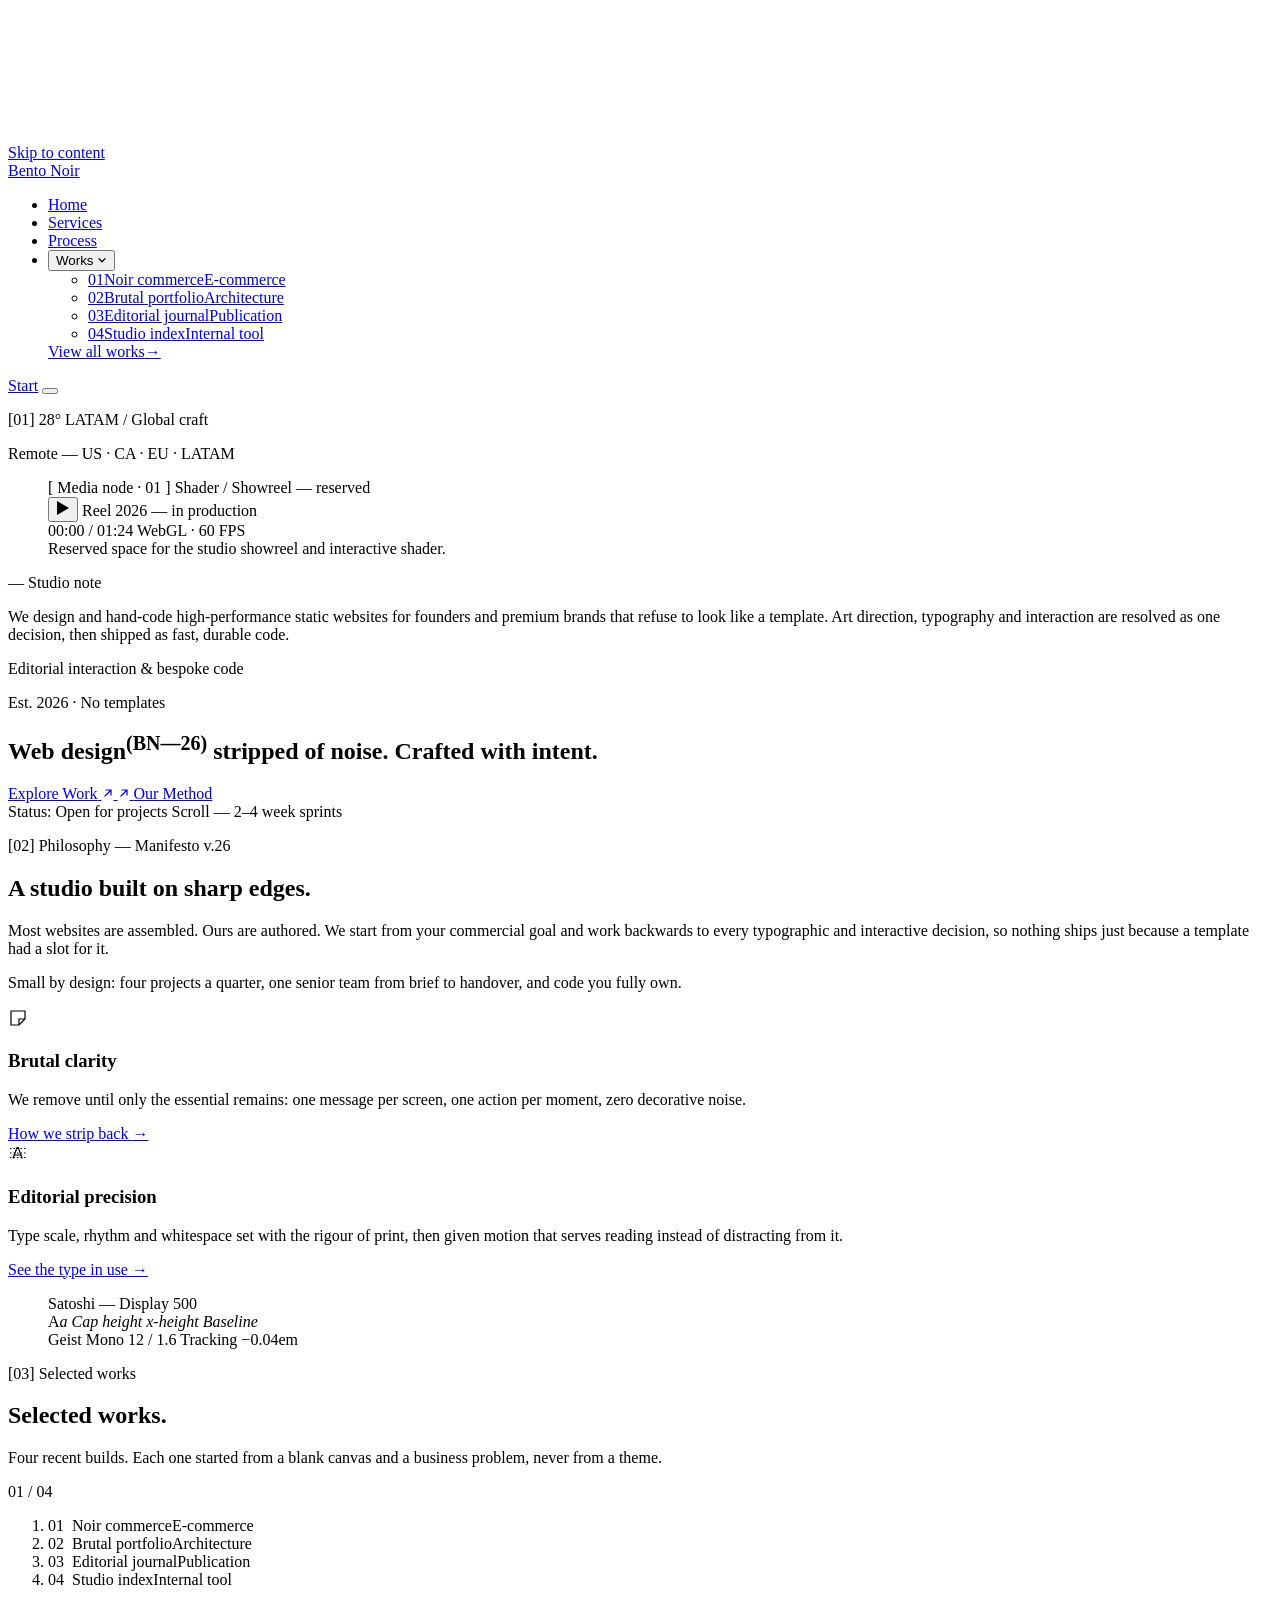
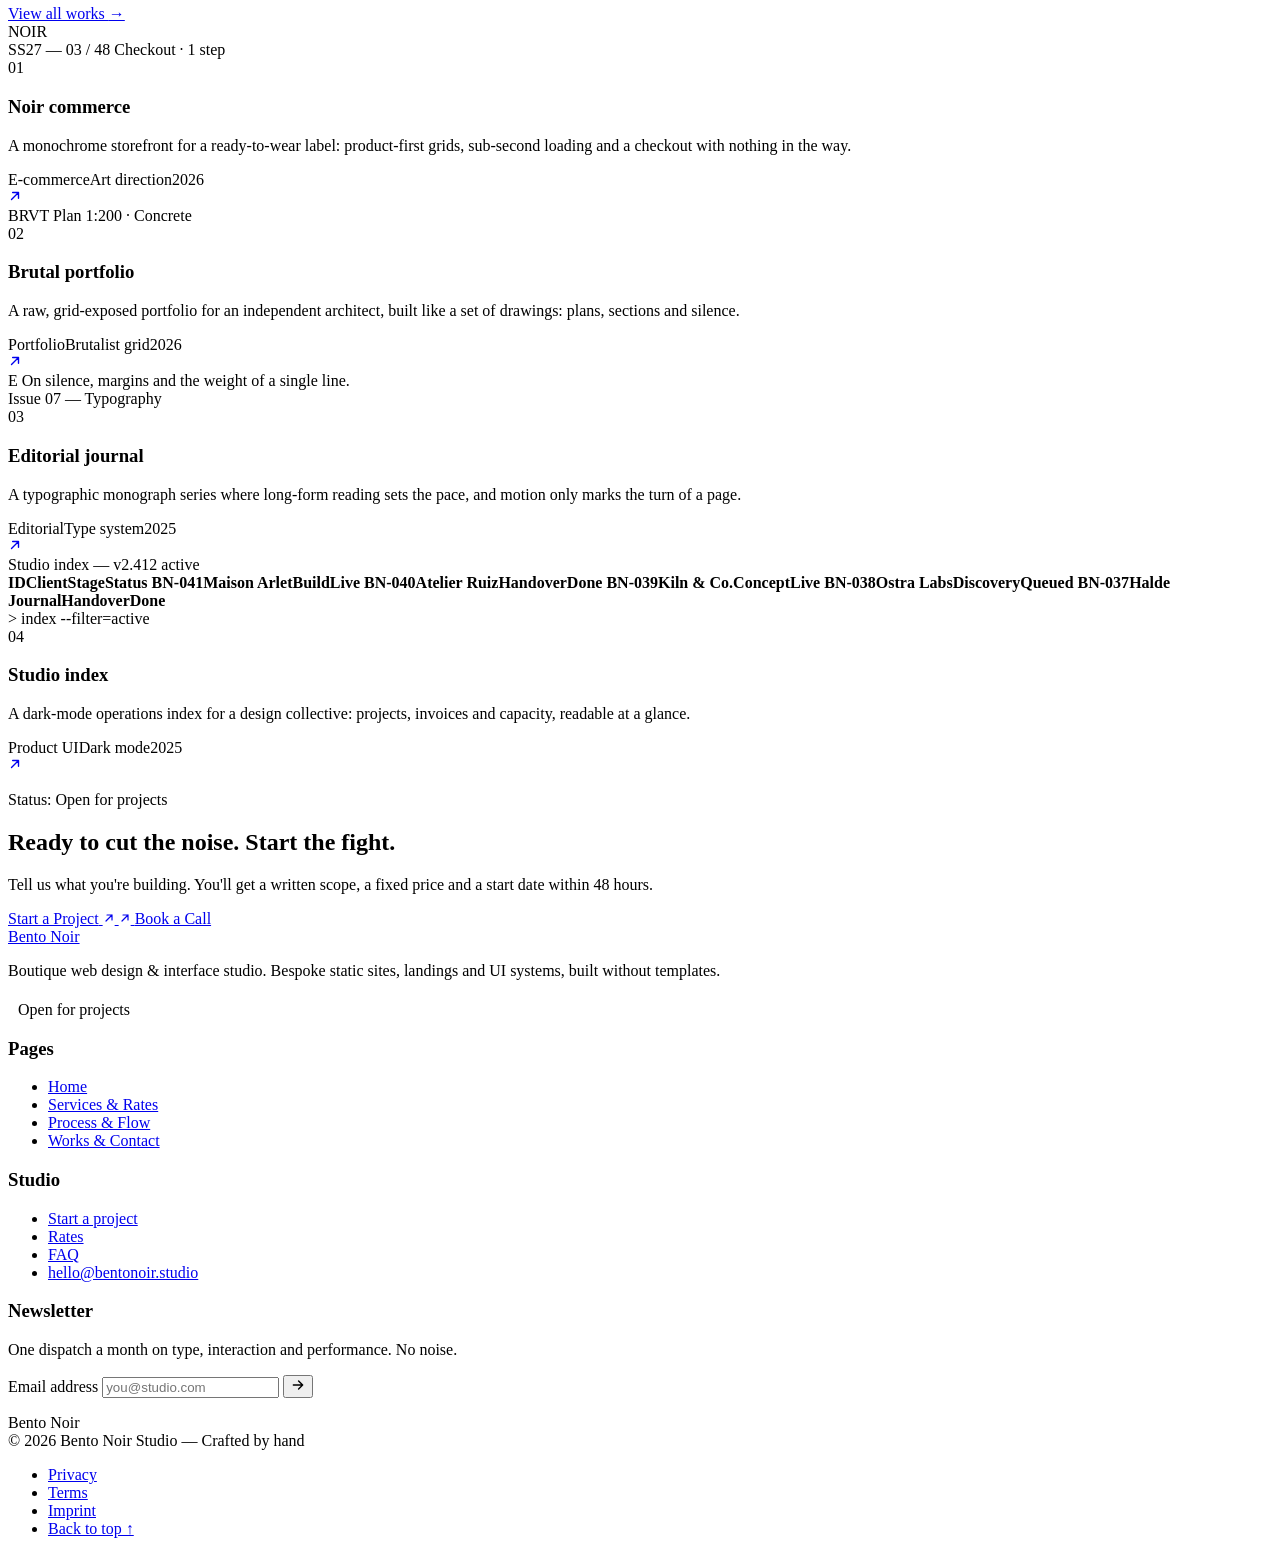
==== index.html @ 6e168e31 "Add files via upload" ====
<!doctype html>
<html lang="en" class="no-js">
<head>
  <meta charset="utf-8">
  <meta name="viewport" content="width=device-width, initial-scale=1">
  <title>Bento Noir — Bespoke Web Design Studio</title>
  <meta name="description" content="Bento Noir is a boutique web design studio crafting high-performance static websites, landings and UI systems. No templates.">
  <meta name="theme-color" content="#161817">

  <link rel="preconnect" href="https://api.fontshare.com" crossorigin>
  <link rel="preconnect" href="https://fonts.googleapis.com">
  <link rel="preconnect" href="https://fonts.gstatic.com" crossorigin>
  <link rel="stylesheet" href="https://api.fontshare.com/v2/css?f[]=satoshi@400,500,700&display=swap">
  <link rel="stylesheet" href="https://fonts.googleapis.com/css2?family=Geist+Mono:wght@400;500&display=swap">
  <link rel="stylesheet" href="assets/css/styles.css">

  <script>document.documentElement.classList.replace('no-js', 'js');</script>
  <script src="assets/js/main.js" defer></script>
  <script src="assets/js/home.js" defer></script>
</head>

<body id="top">
  <a class="skip-link" href="#main">Skip to content</a>
  <canvas id="canvas-cursor" aria-hidden="true"></canvas>

  <!-- ===================== HEADER (shared) ===================== -->
  <header class="site-header">
    <nav class="nav" data-glow data-tone="dark" aria-label="Primary">
      <a class="nav__brand" href="index.html" aria-label="Bento Noir — home">
        <span class="brand-mark" aria-hidden="true"><i></i><i></i><i></i><i></i></span>
        <span>Bento Noir</span>
      </a>

      <ul class="nav__links" id="nav-links">
        <li><a href="index.html" aria-current="page">Home</a></li>
        <li><a href="services.html">Services</a></li>
        <li><a href="process.html">Process</a></li>
        <li class="has-dropdown">
          <button class="nav__trigger" type="button" aria-expanded="false" aria-controls="works-menu">
            Works
            <svg class="chevron" width="10" height="10" viewBox="0 0 10 10" fill="none" aria-hidden="true"><path d="M2 3.75L5 6.75L8 3.75" stroke="currentColor" stroke-width="1.2" stroke-linecap="round" stroke-linejoin="round"/></svg>
          </button>
          <div class="dropdown" id="works-menu">
            <ul>
              <li><a href="works.html#noir-commerce"><span class="d-idx">01</span><span class="d-name">Noir commerce</span><span class="d-meta">E-commerce</span></a></li>
              <li><a href="works.html#brutal-portfolio"><span class="d-idx">02</span><span class="d-name">Brutal portfolio</span><span class="d-meta">Architecture</span></a></li>
              <li><a href="works.html#editorial-journal"><span class="d-idx">03</span><span class="d-name">Editorial journal</span><span class="d-meta">Publication</span></a></li>
              <li><a href="works.html#studio-index"><span class="d-idx">04</span><span class="d-name">Studio index</span><span class="d-meta">Internal tool</span></a></li>
            </ul>
            <a class="dropdown__all" href="works.html"><span>View all works</span><span aria-hidden="true">→</span></a>
          </div>
        </li>
      </ul>

      <a class="nav__cta" href="works.html#start" data-magnetic="0.22">Start</a>
      <button class="nav__toggle" type="button" aria-expanded="false" aria-controls="nav-links" aria-label="Open menu"><span></span><span></span></button>
    </nav>
  </header>

  <main id="main">

    <!-- ===================== 01 · HERO (dark) ===================== -->
    <section class="section hero" data-theme="dark" aria-labelledby="hero-title">
      <div class="wrap">
        <div class="guides" aria-hidden="true"><span></span><span></span><span></span><span></span></div>

        <div class="hero__grid">
          <div class="hero__index" data-reveal style="--d: 500ms">
            <p class="tag"><span class="idx">[01]</span> 28° LATAM / Global craft</p>
            <p class="tag">Remote — US · CA · EU · LATAM</p>
          </div>

          <figure class="hero__media" data-glow data-reveal="expand" style="--d: 150ms">
            <div class="media__stage" data-media-slot>
              <!-- Future: mount a <canvas> shader or <video> showreel here -->
              <div class="media__glow"></div>
              <div class="media__grid"></div>
              <div class="media__spot"></div>
            </div>
            <span class="media__label media__label--tl">[ Media node · 01 ]</span>
            <span class="media__label media__label--tr">Shader / Showreel — reserved</span>
            <div class="media__center">
              <button class="media__play" type="button" aria-label="Play showreel (coming soon)">
                <svg width="14" height="16" viewBox="0 0 14 16" fill="none" aria-hidden="true"><path d="M13 8L1 15V1L13 8Z" fill="currentColor"/></svg>
              </button>
              <span class="media__caption">Reel 2026 — in production</span>
            </div>
            <span class="media__label media__label--bl">00:00 / 01:24</span>
            <span class="media__label media__label--br">WebGL · 60 FPS</span>
            <figcaption class="visually-hidden">Reserved space for the studio showreel and interactive shader.</figcaption>
          </figure>

          <div class="hero__intro" data-reveal style="--d: 650ms">
            <p class="tag"><span class="idx">—</span> Studio note</p>
            <p>We design and hand-code high-performance static websites for founders and premium brands that refuse to look like a template. Art direction, typography and interaction are resolved as one decision, then shipped as fast, durable code.</p>
          </div>

          <div class="hero__vertical" data-reveal style="--d: 800ms">
            <span class="tag">Editorial interaction &amp; bespoke code</span>
          </div>

          <div class="hero__est" data-reveal style="--d: 850ms">
            <p class="tag">Est. 2026 · No templates</p>
          </div>

          <div class="hero__foot">
            <div class="hero__headline">
              <h1 class="display hero__title" id="hero-title" data-lines style="--d: 260ms">
                <span class="line"><span class="line__inner" style="--i:0">Web design<sup aria-hidden="true">(BN—26)</sup></span></span>
                <span class="line"><span class="line__inner" style="--i:1">stripped of noise.</span></span>
                <span class="line"><span class="line__inner" style="--i:2">Crafted with <span class="accent">intent.</span></span></span>
              </h1>

              <div class="hero__actions" data-reveal style="--d: 700ms">
                <a class="btn btn--solid" href="works.html" data-magnetic="0.3">
                  <span class="btn__label">Explore Work</span>
                  <span class="btn__icon" aria-hidden="true">
                    <svg width="12" height="12" viewBox="0 0 12 12" fill="none"><path d="M3 9L9 3M9 3H4M9 3V8" stroke="currentColor" stroke-width="1.2" stroke-linecap="round" stroke-linejoin="round"/></svg>
                    <svg width="12" height="12" viewBox="0 0 12 12" fill="none"><path d="M3 9L9 3M9 3H4M9 3V8" stroke="currentColor" stroke-width="1.2" stroke-linecap="round" stroke-linejoin="round"/></svg>
                  </span>
                </a>
                <a class="btn btn--ghost" href="process.html" data-magnetic="0.3">
                  <span class="btn__label">Our Method</span>
                  <span class="btn__dot" aria-hidden="true"></span>
                </a>
              </div>
            </div>

            <div class="hero__status" data-reveal style="--d: 950ms">
              <span class="status-chip tag">
                <span class="status-dot" data-live aria-hidden="true"></span>
                <span data-studio="status">Status: Open for projects</span>
              </span>
              <span class="tag hero__scroll"><i aria-hidden="true"></i> Scroll — 2–4 week sprints</span>
            </div>
          </div>
        </div>
      </div>
    </section>

    <!-- ===================== 02 · PHILOSOPHY (light sheet) ===================== -->
    <section class="section section--sheet philosophy" id="philosophy" aria-labelledby="philo-title">
      <div class="wrap philosophy__grid">
        <div class="philosophy__copy">
          <p class="tag" data-reveal><span class="idx">[02]</span> Philosophy — Manifesto v.26</p>

          <h2 class="h2" id="philo-title" data-lines>
            <span class="line"><span class="line__inner" style="--i:0">A studio built</span></span>
            <span class="line"><span class="line__inner" style="--i:1">on sharp edges.</span></span>
          </h2>

          <div class="philosophy__manifesto" data-reveal style="--d: 150ms">
            <p>Most websites are assembled. Ours are authored. We start from your commercial goal and work backwards to every typographic and interactive decision, so nothing ships just because a template had a slot for it.</p>
            <p>Small by design: four projects a quarter, one senior team from brief to handover, and code you fully own.</p>
          </div>

          <div class="pillars" data-reveal style="--d: 250ms">
            <article class="pillar">
              <span class="pillar__icon" aria-hidden="true">
                <svg width="20" height="20" viewBox="0 0 20 20" fill="none"><path d="M3 3h14v8l-6 6H3V3Z" stroke="currentColor" stroke-width="1.2"/><path d="M11 17v-6h6" stroke="currentColor" stroke-width="1.2"/></svg>
              </span>
              <h3 class="h4">Brutal clarity</h3>
              <p class="pillar__text">We remove until only the essential remains: one message per screen, one action per moment, zero decorative noise.</p>
              <a class="link-arrow" href="process.html#method">How we strip back <span aria-hidden="true">→</span></a>
            </article>
            <article class="pillar">
              <span class="pillar__icon" aria-hidden="true">
                <svg width="20" height="20" viewBox="0 0 20 20" fill="none"><path d="M2 5.5h16M2 10h16M2 14.5h16" stroke="currentColor" stroke-width="1.2" stroke-dasharray="1.5 2"/><path d="M5 15.5 9 4.5h1.2l4 11M6.4 12h6.4" stroke="currentColor" stroke-width="1.2"/></svg>
              </span>
              <h3 class="h4">Editorial precision</h3>
              <p class="pillar__text">Type scale, rhythm and whitespace set with the rigour of print, then given motion that serves reading instead of distracting from it.</p>
              <a class="link-arrow" href="works.html#gallery">See the type in use <span aria-hidden="true">→</span></a>
            </article>
          </div>
        </div>

        <figure class="philosophy__visual" data-reveal="expand" data-media-slot aria-label="Type specimen: Satoshi display set against the studio baseline grid">
          <div class="specimen">
            <div class="specimen__baselines"></div>
            <div class="specimen__meta specimen__meta--top">
              <span>Satoshi — Display 500</span>
              <span class="specimen__swatches" aria-hidden="true">
                <i style="background:#F4F1EA"></i><i style="background:#161817"></i><i style="background:#586B5A"></i><i style="background:#7D8B7F"></i>
              </span>
            </div>
            <div class="specimen__glyph" aria-hidden="true">
              <span>A<em>a</em></span>
              <i class="specimen__guide specimen__guide--cap"><span>Cap height</span></i>
              <i class="specimen__guide specimen__guide--x"><span>x-height</span></i>
              <i class="specimen__guide specimen__guide--base"><span>Baseline</span></i>
            </div>
            <div class="specimen__meta specimen__meta--bottom">
              <span>Geist Mono 12 / 1.6</span>
              <span>Tracking −0.04em</span>
            </div>
          </div>
        </figure>
      </div>
    </section>

    <!-- ===================== 03 · SELECTED WORKS (pinned stack) ===================== -->
    <section class="section works-home" id="selected-works" aria-labelledby="works-title">
      <div class="wrap works-home__grid">
        <aside class="works-home__aside">
          <p class="tag" data-reveal><span class="idx">[03]</span> Selected works</p>
          <h2 class="h2" id="works-title" data-lines>
            <span class="line"><span class="line__inner" style="--i:0">Selected</span></span>
            <span class="line"><span class="line__inner" style="--i:1">works.</span></span>
          </h2>
          <p class="lede" data-reveal style="--d: 120ms">Four recent builds. Each one started from a blank canvas and a business problem, never from a theme.</p>

          <div class="works-counter" data-reveal style="--d: 200ms" aria-hidden="true">
            <span><span class="works-counter__now" data-works-now>01</span> / 04</span>
            <span class="works-counter__bar"><i></i></span>
          </div>

          <ol class="works-list" data-reveal style="--d: 260ms">
            <li class="is-active" data-works-item><span><span class="works-list__n">01</span>&nbsp;&nbsp;Noir commerce</span><span>E-commerce</span></li>
            <li data-works-item><span><span class="works-list__n">02</span>&nbsp;&nbsp;Brutal portfolio</span><span>Architecture</span></li>
            <li data-works-item><span><span class="works-list__n">03</span>&nbsp;&nbsp;Editorial journal</span><span>Publication</span></li>
            <li data-works-item><span><span class="works-list__n">04</span>&nbsp;&nbsp;Studio index</span><span>Internal tool</span></li>
          </ol>

          <a class="link-arrow" href="works.html" data-reveal style="--d: 320ms">View all works <span aria-hidden="true">→</span></a>
        </aside>

        <div class="works-stack">
          <!-- 01 -->
          <article class="stack-card" style="--i:0" data-stack-card>
            <div class="stack-card__inner is-inverse">
              <div class="stack-card__visual" data-media-slot>
                <div class="art art--noir" aria-hidden="true">
                  <span class="art__word">NOIR</span>
                  <div class="art__products"><i data-price="€ 380"></i><i data-price="€ 620"></i><i data-price="€ 240"></i></div>
                  <span class="art__meta">SS27 — 03 / 48</span>
                  <span class="art__meta art__meta--r">Checkout · 1 step</span>
                </div>
              </div>
              <div class="stack-card__body">
                <span class="stack-card__n">01</span>
                <h3 class="stack-card__title">Noir commerce</h3>
                <p class="stack-card__desc">A monochrome storefront for a ready-to-wear label: product-first grids, sub-second loading and a checkout with nothing in the way.</p>
                <div class="stack-card__tags"><span class="pill-tag">E-commerce</span><span class="pill-tag">Art direction</span><span class="pill-tag">2026</span></div>
                <a class="round-link stack-card__link" href="works.html#noir-commerce" aria-label="Open the Noir commerce case study">
                  <svg width="14" height="14" viewBox="0 0 12 12" fill="none" aria-hidden="true"><path d="M3 9L9 3M9 3H4M9 3V8" stroke="currentColor" stroke-width="1.2" stroke-linecap="round" stroke-linejoin="round"/></svg>
                </a>
              </div>
            </div>
          </article>

          <!-- 02 -->
          <article class="stack-card" style="--i:1" data-stack-card>
            <div class="stack-card__inner">
              <div class="stack-card__visual" data-media-slot>
                <div class="art art--brutal" aria-hidden="true">
                  <span class="art__grid"></span>
                  <span class="art__plan"></span>
                  <span class="art__word">BRVT</span>
                  <span class="art__meta">Plan 1:200 · Concrete</span>
                </div>
              </div>
              <div class="stack-card__body">
                <span class="stack-card__n">02</span>
                <h3 class="stack-card__title">Brutal portfolio</h3>
                <p class="stack-card__desc">A raw, grid-exposed portfolio for an independent architect, built like a set of drawings: plans, sections and silence.</p>
                <div class="stack-card__tags"><span class="pill-tag">Portfolio</span><span class="pill-tag">Brutalist grid</span><span class="pill-tag">2026</span></div>
                <a class="round-link stack-card__link" href="works.html#brutal-portfolio" aria-label="Open the Brutal portfolio case study">
                  <svg width="14" height="14" viewBox="0 0 12 12" fill="none" aria-hidden="true"><path d="M3 9L9 3M9 3H4M9 3V8" stroke="currentColor" stroke-width="1.2" stroke-linecap="round" stroke-linejoin="round"/></svg>
                </a>
              </div>
            </div>
          </article>

          <!-- 03 -->
          <article class="stack-card" style="--i:2" data-stack-card>
            <div class="stack-card__inner">
              <div class="stack-card__visual" data-media-slot>
                <div class="art art--editorial" aria-hidden="true">
                  <span class="art__cap">E</span>
                  <span class="art__head">On silence, margins and the weight of a single line.</span>
                  <span class="art__rule"></span>
                  <div class="art__cols"><i></i><i></i><i></i></div>
                  <span class="art__meta">Issue 07 — Typography</span>
                </div>
              </div>
              <div class="stack-card__body">
                <span class="stack-card__n">03</span>
                <h3 class="stack-card__title">Editorial journal</h3>
                <p class="stack-card__desc">A typographic monograph series where long-form reading sets the pace, and motion only marks the turn of a page.</p>
                <div class="stack-card__tags"><span class="pill-tag">Editorial</span><span class="pill-tag">Type system</span><span class="pill-tag">2025</span></div>
                <a class="round-link stack-card__link" href="works.html#editorial-journal" aria-label="Open the Editorial journal case study">
                  <svg width="14" height="14" viewBox="0 0 12 12" fill="none" aria-hidden="true"><path d="M3 9L9 3M9 3H4M9 3V8" stroke="currentColor" stroke-width="1.2" stroke-linecap="round" stroke-linejoin="round"/></svg>
                </a>
              </div>
            </div>
          </article>

          <!-- 04 -->
          <article class="stack-card" style="--i:3" data-stack-card>
            <div class="stack-card__inner is-inverse">
              <div class="stack-card__visual" data-media-slot>
                <div class="art art--index" aria-hidden="true">
                  <div class="art__bar"><span>Studio index — v2.4</span><span>12 active</span></div>
                  <div class="art__rows">
                    <span><b>ID</b><b>Client</b><b>Stage</b><b>Status</b></span>
                    <span><b>BN-041</b><b>Maison Arlet</b><b>Build</b><b class="live">Live</b></span>
                    <span><b>BN-040</b><b>Atelier Ruiz</b><b>Handover</b><b>Done</b></span>
                    <span><b>BN-039</b><b>Kiln &amp; Co.</b><b>Concept</b><b class="live">Live</b></span>
                    <span><b>BN-038</b><b>Ostra Labs</b><b>Discovery</b><b>Queued</b></span>
                    <span><b>BN-037</b><b>Halde Journal</b><b>Handover</b><b>Done</b></span>
                  </div>
                  <span class="art__prompt">&gt; index --filter=active <span class="cursor"></span></span>
                </div>
              </div>
              <div class="stack-card__body">
                <span class="stack-card__n">04</span>
                <h3 class="stack-card__title">Studio index</h3>
                <p class="stack-card__desc">A dark-mode operations index for a design collective: projects, invoices and capacity, readable at a glance.</p>
                <div class="stack-card__tags"><span class="pill-tag">Product UI</span><span class="pill-tag">Dark mode</span><span class="pill-tag">2025</span></div>
                <a class="round-link stack-card__link" href="works.html#studio-index" aria-label="Open the Studio index case study">
                  <svg width="14" height="14" viewBox="0 0 12 12" fill="none" aria-hidden="true"><path d="M3 9L9 3M9 3H4M9 3V8" stroke="currentColor" stroke-width="1.2" stroke-linecap="round" stroke-linejoin="round"/></svg>
                </a>
              </div>
            </div>
          </article>
        </div>
      </div>
    </section>

    <!-- ===================== 04 · CLOSING CTA (dark sheet) ===================== -->
    <section class="section section--sheet cta" data-theme="dark" aria-labelledby="cta-title">
      <div class="cta__glow" aria-hidden="true"></div>
      <div class="wrap cta__inner">
        <p class="status-chip tag" data-reveal>
          <span class="status-dot" data-live aria-hidden="true"></span>
          <span data-studio="status">Status: Open for projects</span>
        </p>
        <h2 class="cta__title" id="cta-title" data-lines>
          <span class="line"><span class="line__inner" style="--i:0">Ready to cut the noise.</span></span>
          <span class="line"><span class="line__inner" style="--i:1">Start the fight.</span></span>
        </h2>
        <p class="cta__lede" data-reveal style="--d: 200ms">Tell us what you're building. You'll get a written scope, a fixed price and a start date within 48 hours.</p>
        <div class="cta__actions" data-reveal style="--d: 300ms">
          <a class="btn btn--solid" href="works.html#start" data-magnetic="0.3">
            <span class="btn__label">Start a Project</span>
            <span class="btn__icon" aria-hidden="true">
              <svg width="12" height="12" viewBox="0 0 12 12" fill="none"><path d="M3 9L9 3M9 3H4M9 3V8" stroke="currentColor" stroke-width="1.2" stroke-linecap="round" stroke-linejoin="round"/></svg>
              <svg width="12" height="12" viewBox="0 0 12 12" fill="none"><path d="M3 9L9 3M9 3H4M9 3V8" stroke="currentColor" stroke-width="1.2" stroke-linecap="round" stroke-linejoin="round"/></svg>
            </span>
          </a>
          <a class="btn btn--ghost" href="works.html#start" data-studio="mailto" data-subject="Intro call — Bento Noir" data-magnetic="0.3">
            <span class="btn__label">Book a Call</span>
            <span class="btn__dot" aria-hidden="true"></span>
          </a>
        </div>
      </div>
    </section>
  </main>

  <!-- ===================== FOOTER (shared) ===================== -->
  <footer class="section site-footer" data-theme="dark">
    <div class="wrap">
      <div class="footer__top">
        <div class="footer__brand">
          <a class="nav__brand" href="index.html" aria-label="Bento Noir — home">
            <span class="brand-mark" aria-hidden="true"><i></i><i></i><i></i><i></i></span>
            <span>Bento Noir</span>
          </a>
          <p>Boutique web design &amp; interface studio. Bespoke static sites, landings and UI systems, built without templates.</p>
          <span class="tag" style="display:inline-flex;align-items:center;gap:10px">
            <span class="status-dot" data-live aria-hidden="true"></span>
            <span data-studio="status-short">Open for projects</span>
          </span>
        </div>

        <nav class="footer__col" aria-label="Pages">
          <h3 class="tag">Pages</h3>
          <ul>
            <li><a href="index.html" aria-current="page">Home</a></li>
            <li><a href="services.html">Services &amp; Rates</a></li>
            <li><a href="process.html">Process &amp; Flow</a></li>
            <li><a href="works.html">Works &amp; Contact</a></li>
          </ul>
        </nav>

        <div class="footer__col">
          <h3 class="tag">Studio</h3>
          <ul>
            <li><a href="works.html#start">Start a project</a></li>
            <li><a href="services.html#rates">Rates</a></li>
            <li><a href="works.html#faq">FAQ</a></li>
            <li><a href="#" data-studio="email">hello@bentonoir.studio</a></li>
          </ul>
        </div>

        <form class="newsletter" data-newsletter data-endpoint="" novalidate>
          <h3 class="tag">Newsletter</h3>
          <p class="body-s">One dispatch a month on type, interaction and performance. No noise.</p>
          <div class="newsletter__field">
            <label class="visually-hidden" for="nl-email">Email address</label>
            <input id="nl-email" type="email" name="email" placeholder="you@studio.com" autocomplete="email" required>
            <button type="submit" aria-label="Subscribe">
              <svg width="14" height="14" viewBox="0 0 12 12" fill="none" aria-hidden="true"><path d="M2 6h8M10 6 6.5 2.5M10 6 6.5 9.5" stroke="currentColor" stroke-width="1.2" stroke-linecap="round" stroke-linejoin="round"/></svg>
            </button>
          </div>
          <p class="form-note" role="status" aria-live="polite"></p>
        </form>
      </div>

      <div class="footer__wordmark" aria-hidden="true">Bento Noir</div>

      <div class="footer__legal tag">
        <span>© <span data-year>2026</span> Bento Noir Studio — Crafted by hand</span>
        <ul>
          <!-- TODO: point these at real legal pages -->
          <li><a href="#">Privacy</a></li>
          <li><a href="#">Terms</a></li>
          <li><a href="#">Imprint</a></li>
          <li><a href="#top">Back to top ↑</a></li>
        </ul>
      </div>
    </div>
  </footer>
</body>
</html>
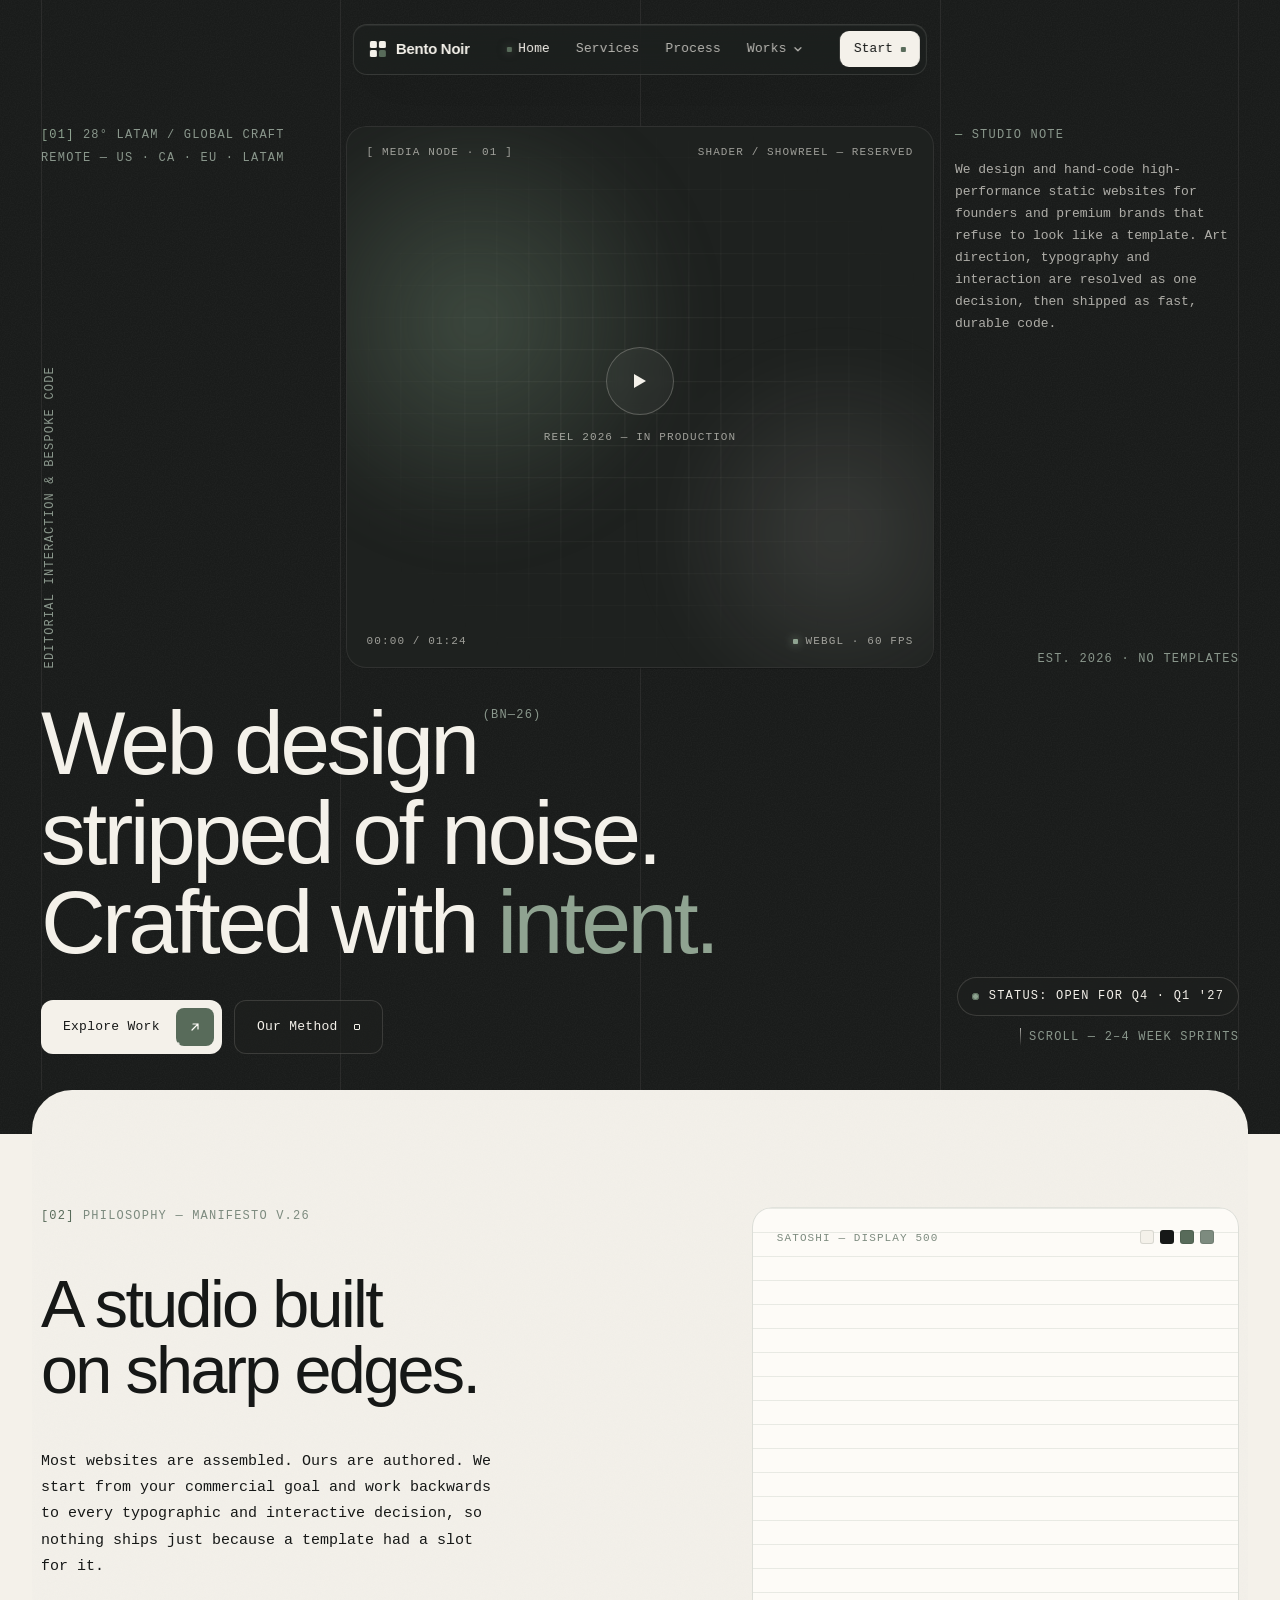
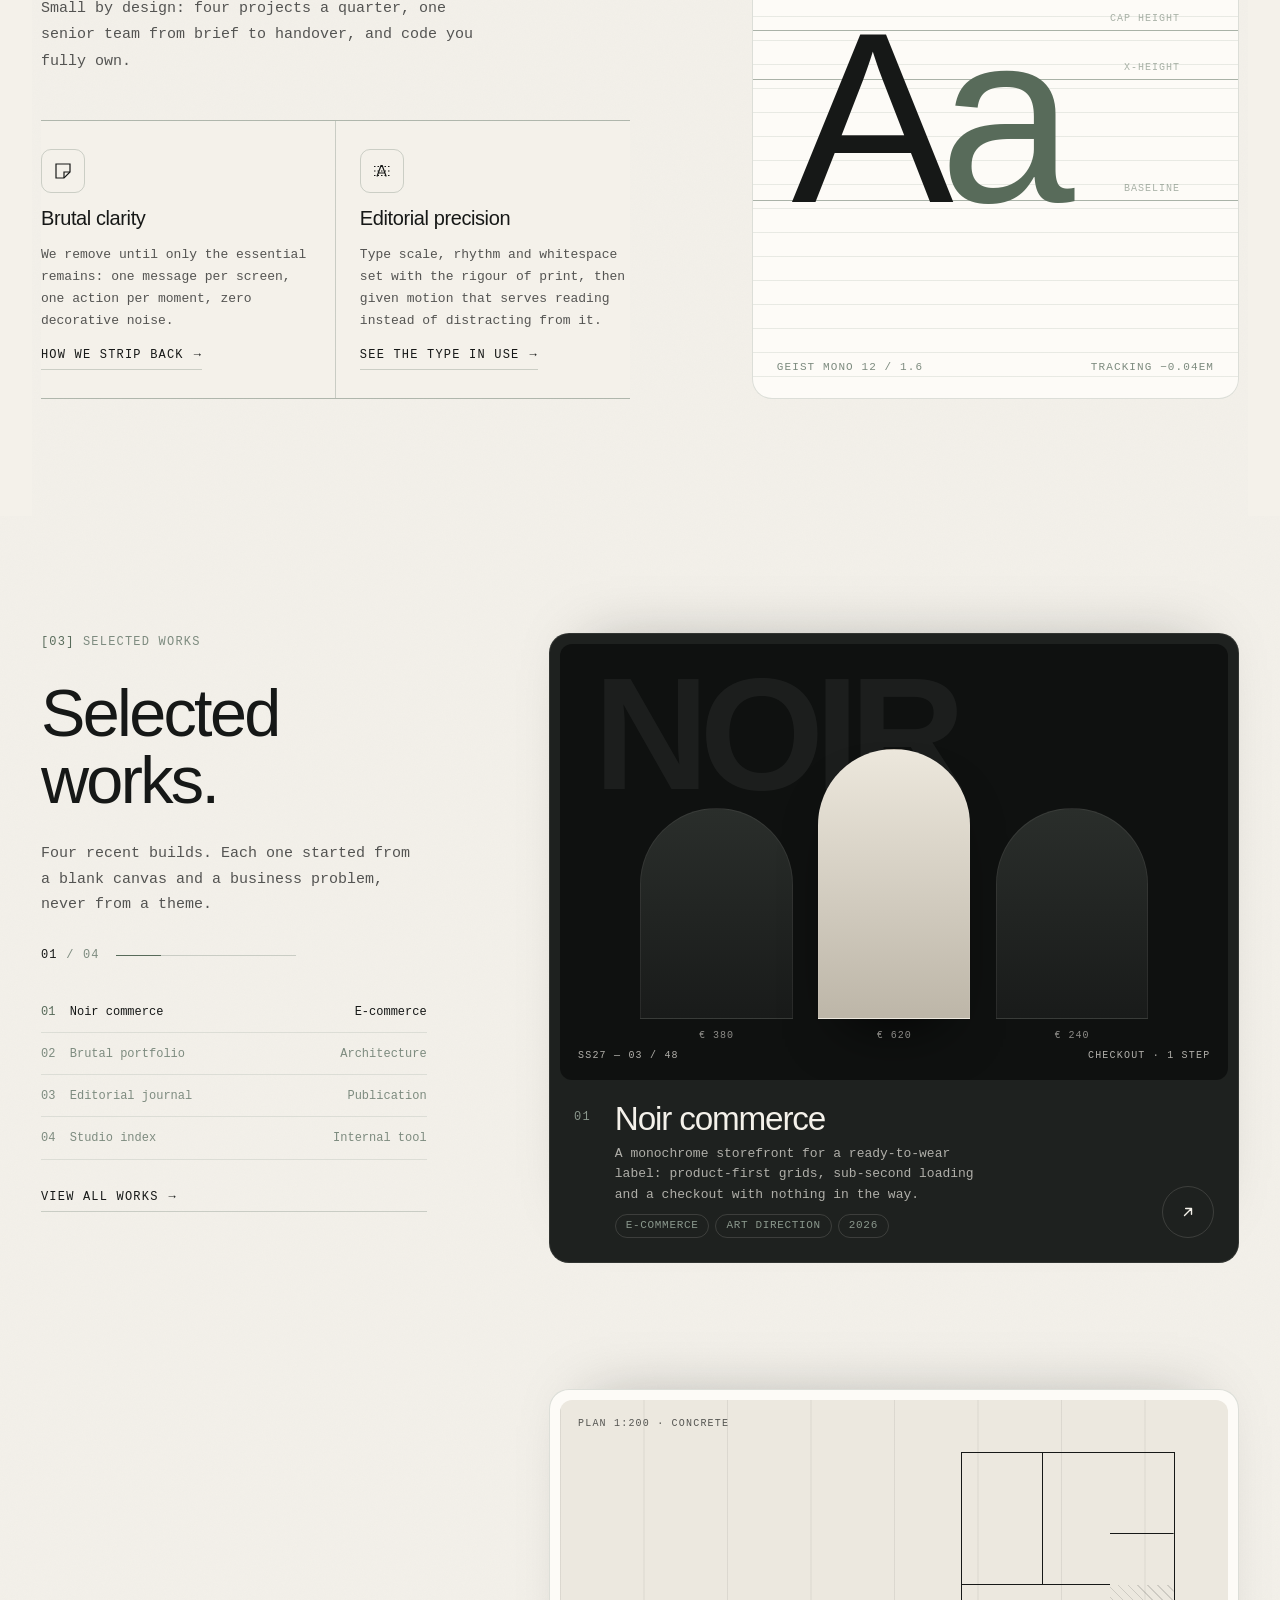
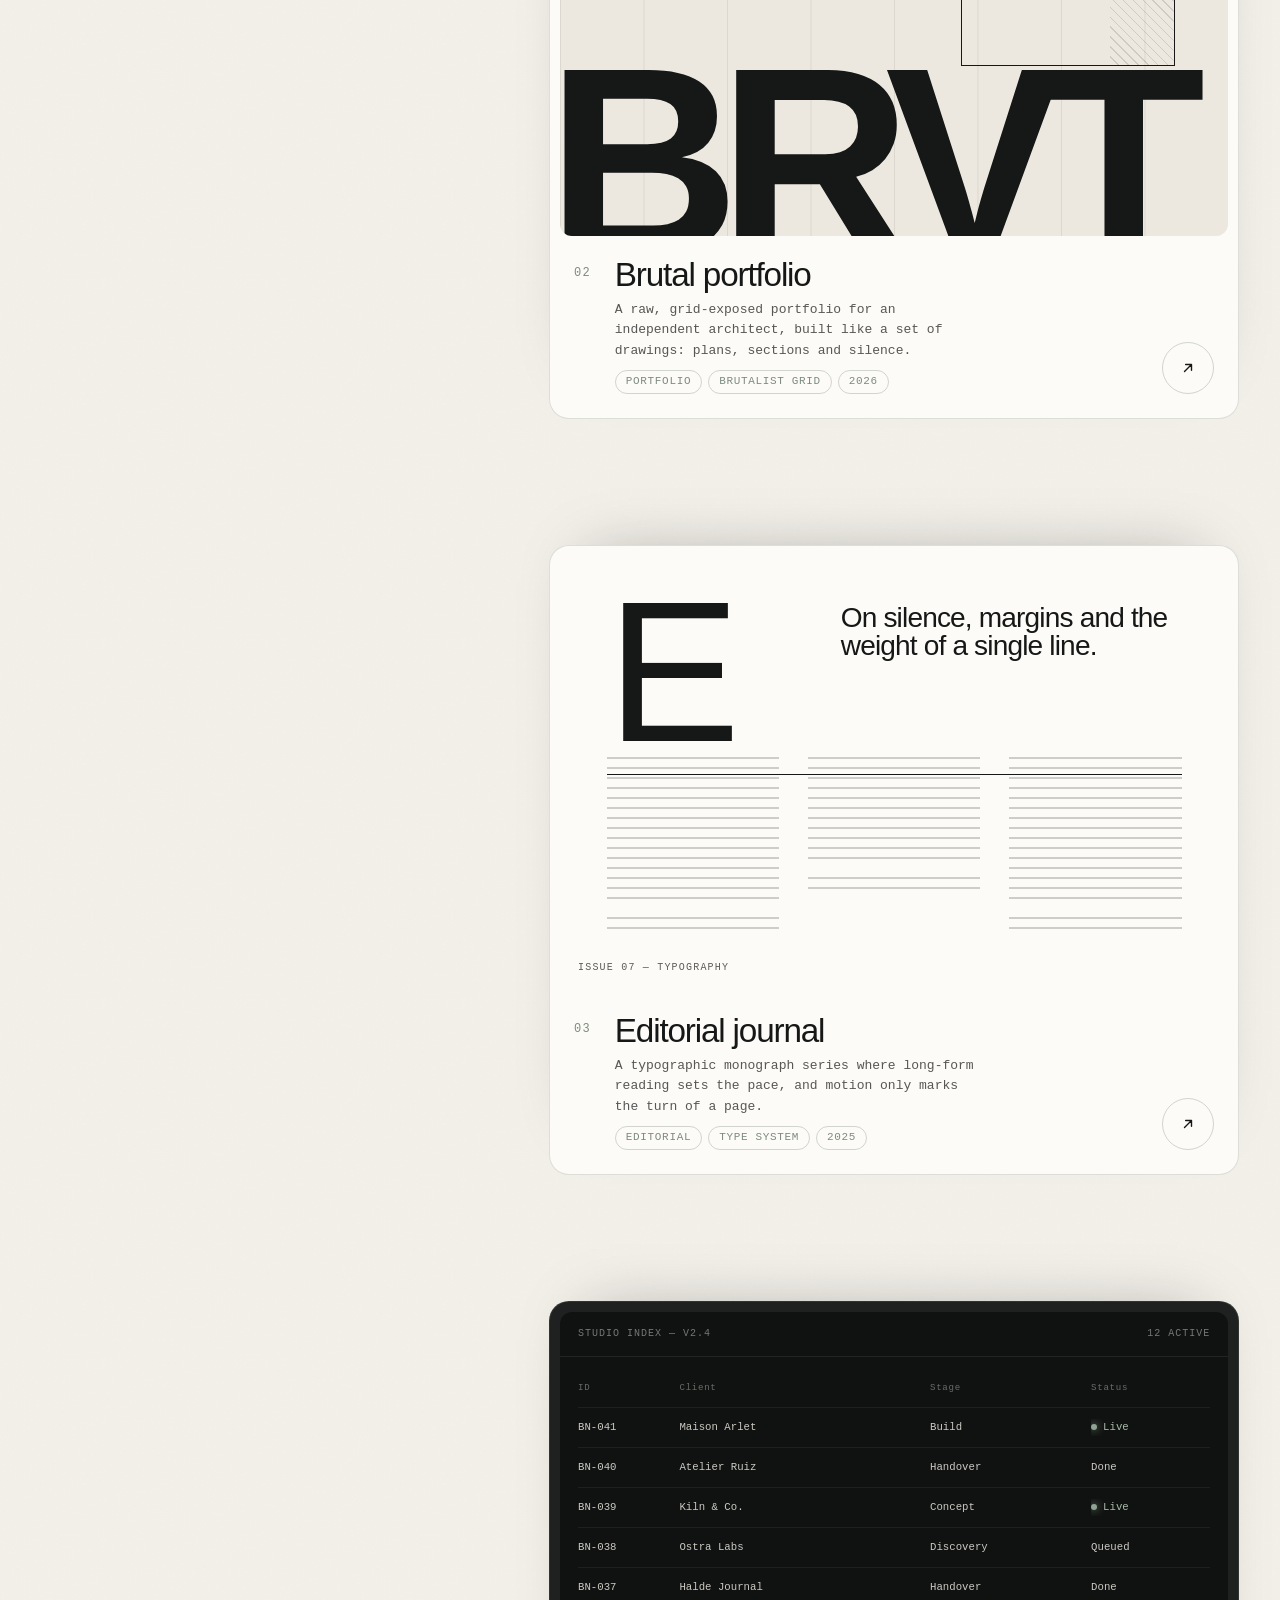
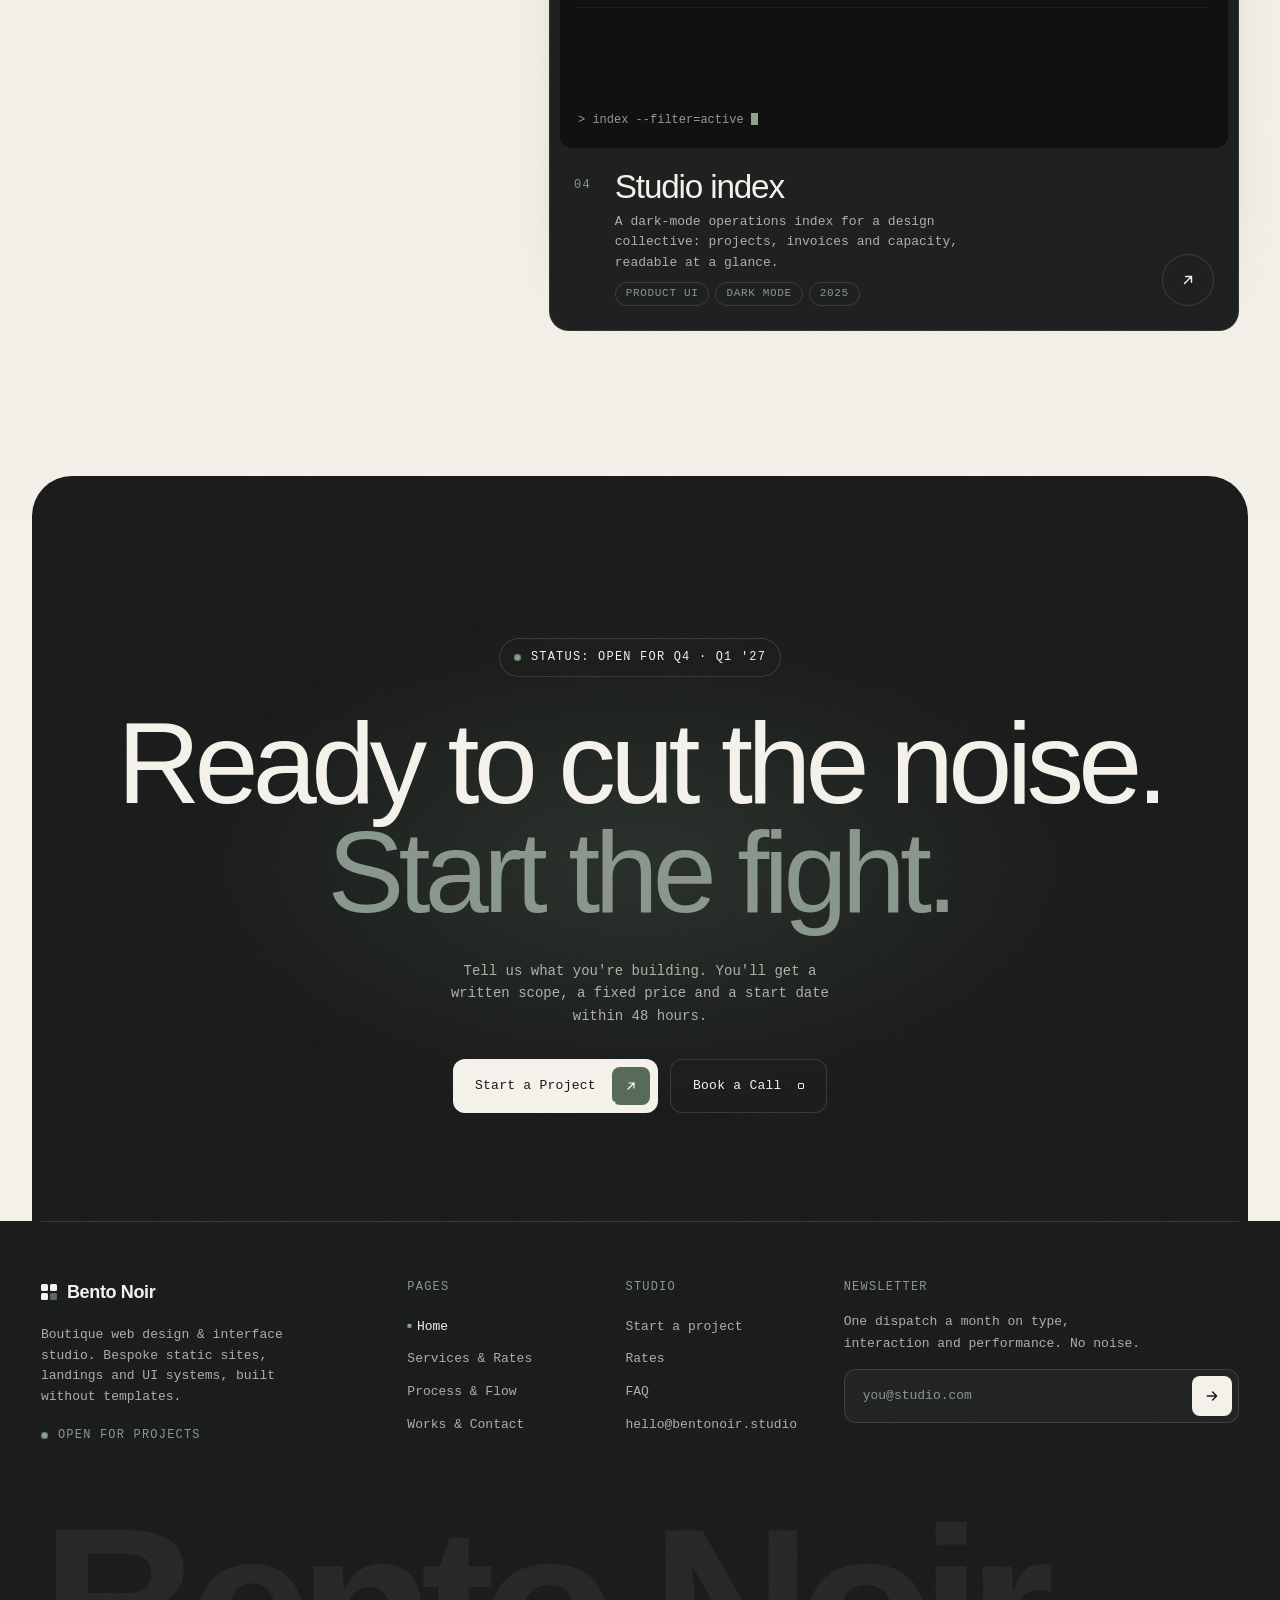
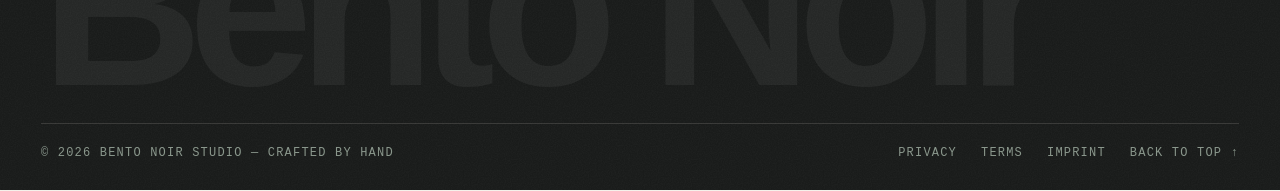
==== commit 12a648e4: "Update stylesheet and script paths in index.html" ====
--- a/index.html
+++ b/index.html
@@ -12,11 +12,11 @@
   <link rel="preconnect" href="https://fonts.gstatic.com" crossorigin>
   <link rel="stylesheet" href="https://api.fontshare.com/v2/css?f[]=satoshi@400,500,700&display=swap">
   <link rel="stylesheet" href="https://fonts.googleapis.com/css2?family=Geist+Mono:wght@400;500&display=swap">
-  <link rel="stylesheet" href="assets/css/styles.css">
+  <link rel="stylesheet" href="styles.css">
 
   <script>document.documentElement.classList.replace('no-js', 'js');</script>
-  <script src="assets/js/main.js" defer></script>
-  <script src="assets/js/home.js" defer></script>
+  <script src="main.js" defer></script>
+  <script src="home.js" defer></script>
 </head>
 
 <body id="top">
--- a/styles.css
+++ b/styles.css
@@ -0,0 +1,2617 @@
+/* =====================================================================
+   BENTO NOIR — Shared stylesheet
+   Quiet Luxury · Interactive Digital Craft
+   ---------------------------------------------------------------------
+   01 Tokens & themes      08 Hero (home)          15 Works page
+   02 Base                 09 Philosophy           16 Modal
+   03 Type utilities       10 Selected works       17 FAQ
+   04 Motion system        11 Closing CTA          18 Onboarding form
+   05 Header               12 Footer               19 Responsive
+   06 Buttons & chips      13 Services page        20 Reduced motion
+   07 Sections & layout    14 Process page
+   ===================================================================== */
+
+/* =====================================================================
+   01 · TOKENS & THEMES
+   ===================================================================== */
+:root {
+  /* Palette — 60 / 30 / 10 */
+  --c-canvas: #F4F1EA;     /* 60 — warm oat cotton paper */
+  --c-ink: #161817;        /* 30 — deep charcoal */
+  --c-ink-2: #1E211F;      /* lifted charcoal surface */
+  --c-sage: #586B5A;       /* 10 — accent, interaction only */
+  --c-olive: #7D8B7F;      /* borders, metadata */
+  --c-porcelain: #FDFBF7;  /* elevated light surface */
+  --c-white: #FFFFFF;
+
+  /* Type */
+  --f-display: 'Satoshi', 'Helvetica Neue', Arial, sans-serif;
+  --f-mono: 'Geist Mono', ui-monospace, 'SFMono-Regular', Menlo, monospace;
+
+  /* Layout */
+  --wrap: 1440px;
+  --gutter: clamp(16px, 3.2vw, 48px);
+  --col-gap: clamp(12px, 1.6vw, 24px);
+  --header-h: 50px;
+  --header-top: 24px;
+  --r-lg: 20px;
+  --r-md: 14px;
+  --r-sm: 10px;
+
+  /* Motion */
+  --ease-out: cubic-bezier(0.16, 1, 0.3, 1);
+  --ease-io: cubic-bezier(0.65, 0, 0.35, 1);
+
+  /* Paper grain (baked opacity) */
+  --grain: url("data:image/svg+xml,%3Csvg xmlns='http://www.w3.org/2000/svg' width='180' height='180'%3E%3Cfilter id='n'%3E%3CfeTurbulence type='fractalNoise' baseFrequency='0.85' numOctaves='2' stitchTiles='stitch'/%3E%3CfeColorMatrix values='0 0 0 0 0.5 0 0 0 0 0.5 0 0 0 0 0.5 0 0 0 0.9 0'/%3E%3C/filter%3E%3Crect width='100%25' height='100%25' filter='url(%23n)' opacity='0.07'/%3E%3C/svg%3E");
+
+  /* Light theme (default) */
+  --bg: var(--c-canvas);
+  --fg: var(--c-ink);
+  --fg-2: rgba(22, 24, 23, 0.72);
+  --muted: var(--c-olive);
+  --line: rgba(125, 139, 127, 0.34);
+  --line-soft: rgba(125, 139, 127, 0.18);
+  --surface: var(--c-porcelain);
+  --surface-2: rgba(253, 251, 247, 0.6);
+  --surface-line: rgba(125, 139, 127, 0.26);
+  --btn-bg: var(--c-ink);
+  --btn-fg: var(--c-porcelain);
+}
+
+/* Dark scope: sections and inverse cards */
+[data-theme="dark"],
+.is-inverse {
+  --bg: var(--c-ink);
+  --fg: var(--c-canvas);
+  --fg-2: rgba(244, 241, 234, 0.68);
+  --muted: #8A978C;
+  --line: rgba(244, 241, 234, 0.14);
+  --line-soft: rgba(244, 241, 234, 0.07);
+  --surface: var(--c-ink-2);
+  --surface-2: rgba(30, 33, 31, 0.6);
+  --surface-line: rgba(244, 241, 234, 0.09);
+  --btn-bg: var(--c-canvas);
+  --btn-fg: var(--c-ink);
+  color: var(--fg);
+}
+
+/* =====================================================================
+   02 · BASE
+   ===================================================================== */
+*, *::before, *::after { box-sizing: border-box; }
+
+html {
+  -webkit-text-size-adjust: 100%;
+  -webkit-font-smoothing: antialiased;
+  -moz-osx-font-smoothing: grayscale;
+  text-rendering: optimizeLegibility;
+  scroll-padding-top: 96px;
+}
+
+body {
+  margin: 0;
+  background-color: var(--c-canvas);
+  color: var(--c-ink);
+  font-family: var(--f-mono);
+  font-size: 0.875rem;
+  line-height: 1.6;
+  overflow-x: clip;
+}
+
+img, svg, video, canvas { display: block; max-width: 100%; }
+a { color: inherit; text-decoration: none; }
+button, input, select, textarea { font: inherit; color: inherit; }
+button { background: none; border: 0; padding: 0; cursor: pointer; }
+ul, ol { list-style: none; margin: 0; padding: 0; }
+h1, h2, h3, h4, p, figure, dl, dd { margin: 0; }
+table { border-collapse: collapse; }
+
+::selection { background: var(--c-sage); color: var(--c-porcelain); }
+:focus-visible { outline: 1px solid var(--c-sage); outline-offset: 3px; border-radius: 6px; }
+
+[hidden] { display: none !important; }
+
+.visually-hidden {
+  position: absolute !important;
+  width: 1px; height: 1px;
+  padding: 0; margin: -1px;
+  overflow: hidden; clip: rect(0 0 0 0);
+  white-space: nowrap; border: 0;
+}
+
+.skip-link {
+  position: fixed;
+  top: 12px; left: 12px;
+  z-index: 2000;
+  padding: 10px 14px;
+  border-radius: 8px;
+  background: var(--c-ink);
+  color: var(--c-porcelain);
+  transform: translateY(-160%);
+  transition: transform 0.3s var(--ease-out);
+}
+.skip-link:focus { transform: none; }
+
+/* Global cursor canvas — sits above section backgrounds, below content */
+#canvas-cursor {
+  position: fixed;
+  inset: 0;
+  width: 100%;
+  height: 100%;
+  pointer-events: none;
+  z-index: 0;
+}
+
+/* =====================================================================
+   03 · TYPE UTILITIES
+   ===================================================================== */
+.tag {
+  font-family: var(--f-mono);
+  font-size: 0.75rem;
+  font-weight: 400;
+  text-transform: uppercase;
+  letter-spacing: 0.1em;
+  line-height: 1.55;
+  color: var(--muted);
+}
+.tag .idx { color: var(--c-sage); }
+[data-theme="dark"] .tag .idx,
+.is-inverse .tag .idx { color: #8FA391; }
+
+.display {
+  font-family: var(--f-display);
+  font-weight: 500;
+  font-size: clamp(3rem, 7vw, 6.5rem);
+  letter-spacing: -0.04em;
+  line-height: 1;
+  color: var(--fg);
+}
+.h2 {
+  font-family: var(--f-display);
+  font-weight: 500;
+  font-size: clamp(2.5rem, 5.2vw, 4.75rem);
+  letter-spacing: -0.04em;
+  line-height: 1;
+  color: var(--fg);
+}
+.h3 {
+  font-family: var(--f-display);
+  font-weight: 500;
+  font-size: clamp(1.5rem, 2.2vw, 2rem);
+  letter-spacing: -0.03em;
+  line-height: 1.08;
+  color: var(--fg);
+}
+.h4 {
+  font-family: var(--f-display);
+  font-weight: 500;
+  font-size: 1.25rem;
+  letter-spacing: -0.02em;
+  line-height: 1.15;
+  color: var(--fg);
+}
+.accent { color: var(--c-sage); }
+[data-theme="dark"] .accent { color: #8FA391; }
+
+.lede {
+  font-size: 0.9375rem;
+  line-height: 1.7;
+  color: var(--fg-2);
+  max-width: 52ch;
+}
+.body-s {
+  font-size: 0.8125rem;
+  line-height: 1.7;
+  color: var(--fg-2);
+}
+
+.link-arrow {
+  display: inline-flex;
+  align-items: center;
+  gap: 10px;
+  padding-bottom: 4px;
+  border-bottom: 1px solid var(--line);
+  font-size: 0.75rem;
+  text-transform: uppercase;
+  letter-spacing: 0.1em;
+  color: var(--fg);
+  transition: color 0.3s var(--ease-out), border-color 0.3s var(--ease-out), gap 0.4s var(--ease-out);
+}
+.link-arrow:hover { color: var(--c-sage); border-color: var(--c-sage); gap: 16px; }
+[data-theme="dark"] .link-arrow:hover { color: #8FA391; border-color: #8FA391; }
+
+/* =====================================================================
+   04 · MOTION SYSTEM
+   ===================================================================== */
+/* Masked line reveals */
+.line {
+  display: block;
+  overflow: hidden;
+  padding-bottom: 0.1em;
+  margin-bottom: -0.1em;
+}
+.line__inner { display: block; }
+
+.js .line__inner {
+  transform: translateY(110%);
+  transition: transform 1.2s var(--ease-out);
+  transition-delay: calc(var(--i, 0) * 95ms + var(--d, 0ms));
+}
+.js .is-in .line__inner,
+.js .is-in.line__inner { transform: translateY(0); }
+
+/* Generic fade-up */
+.js [data-reveal] {
+  opacity: 0;
+  transform: translateY(22px);
+  transition: opacity 1s var(--ease-out), transform 1.1s var(--ease-out);
+  transition-delay: var(--d, 0ms);
+}
+.js [data-reveal].is-in { opacity: 1; transform: none; }
+
+/* Bento modules expanding into place */
+.js [data-reveal="expand"] {
+  opacity: 1;
+  transform: none;
+  clip-path: inset(10% 8% 10% 8% round 28px);
+  transition: clip-path 1.4s var(--ease-out);
+  transition-delay: var(--d, 0ms);
+}
+.js [data-reveal="expand"] > * {
+  opacity: 0;
+  transform: scale(1.05);
+  transition: opacity 1.1s var(--ease-out), transform 1.6s var(--ease-out);
+  transition-delay: calc(var(--d, 0ms) + 180ms);
+}
+.js [data-reveal="expand"].is-in { clip-path: inset(0 0 0 0 round var(--reveal-r, 20px)); }
+.js [data-reveal="expand"].is-in > * { opacity: 1; transform: none; }
+
+/* Hold everything until fonts are ready */
+.js:not(.is-loaded) [data-reveal],
+.js:not(.is-loaded) .line__inner { transition-duration: 0s; }
+
+@keyframes drift {
+  0%   { transform: translate3d(-4%, -2%, 0) rotate(0deg); }
+  100% { transform: translate3d(5%, 4%, 0) rotate(8deg); }
+}
+@keyframes pulse {
+  0%   { transform: scale(1); opacity: 0.9; }
+  80%, 100% { transform: scale(2.8); opacity: 0; }
+}
+@keyframes menuIn {
+  from { opacity: 0; transform: translateY(-6px); }
+  to   { opacity: 1; transform: none; }
+}
+@keyframes blink { 50% { opacity: 0; } }
+
+/* =====================================================================
+   05 · HEADER — floating bento capsule (adapts to the section beneath)
+   ===================================================================== */
+.site-header {
+  position: fixed;
+  top: var(--header-top);
+  left: 50%;
+  transform: translateX(-50%);
+  width: max-content;
+  max-width: min(680px, calc(100vw - 32px));
+  z-index: 1000;
+}
+
+.nav {
+  --mouse-x: 50%;
+  --mouse-y: 50%;
+  --nav-bg: rgba(253, 251, 247, 0.72);
+  --nav-fg: var(--c-ink);
+  --nav-fg-2: rgba(22, 24, 23, 0.74);
+  --nav-border: rgba(125, 139, 127, 0.3);
+  --nav-hover: rgba(125, 139, 127, 0.16);
+  --nav-glow: rgba(88, 107, 90, 0.16);
+  --nav-edge: rgba(88, 107, 90, 0.8);
+  --nav-cta-bg: var(--c-ink);
+  --nav-cta-fg: var(--c-porcelain);
+  --nav-inset: rgba(255, 255, 255, 0.7);
+  position: relative;
+  display: flex;
+  align-items: center;
+  gap: clamp(12px, 2vw, 28px);
+  min-height: var(--header-h);
+  padding: 6px 6px 6px 16px;
+  color: var(--nav-fg);
+  background: var(--nav-bg);
+  -webkit-backdrop-filter: blur(16px) saturate(140%);
+  backdrop-filter: blur(16px) saturate(140%);
+  border: 1px solid var(--nav-border);
+  border-radius: 14px;
+  box-shadow:
+    inset 0 1px 0 var(--nav-inset),
+    0 18px 40px -24px rgba(22, 24, 23, 0.32);
+  transition: background-color 0.6s var(--ease-out), border-color 0.6s var(--ease-out),
+              color 0.6s var(--ease-out), box-shadow 0.6s var(--ease-out);
+}
+.nav[data-tone="dark"] {
+  --nav-bg: rgba(30, 33, 31, 0.62);
+  --nav-fg: var(--c-canvas);
+  --nav-fg-2: rgba(244, 241, 234, 0.72);
+  --nav-border: rgba(244, 241, 234, 0.12);
+  --nav-hover: rgba(244, 241, 234, 0.08);
+  --nav-glow: rgba(143, 163, 145, 0.18);
+  --nav-edge: rgba(143, 163, 145, 0.85);
+  --nav-cta-bg: var(--c-canvas);
+  --nav-cta-fg: var(--c-ink);
+  --nav-inset: rgba(255, 255, 255, 0.06);
+}
+
+/* Cursor light — soft fill + 1px border highlight */
+.nav::before,
+.nav::after {
+  content: "";
+  position: absolute;
+  inset: 0;
+  border-radius: inherit;
+  pointer-events: none;
+  opacity: 0;
+  transition: opacity 0.5s var(--ease-out);
+}
+.nav::before {
+  background: radial-gradient(180px circle at var(--mouse-x) var(--mouse-y), var(--nav-glow), transparent 70%);
+}
+.nav::after {
+  inset: -1px;
+  padding: 1px;
+  background: radial-gradient(120px circle at var(--mouse-x) var(--mouse-y), var(--nav-edge), transparent 70%);
+  -webkit-mask: linear-gradient(#000 0 0) content-box, linear-gradient(#000 0 0);
+  -webkit-mask-composite: xor;
+  mask: linear-gradient(#000 0 0) content-box exclude, linear-gradient(#000 0 0);
+}
+.nav:hover::before,
+.nav:hover::after { opacity: 1; }
+.nav > * { position: relative; z-index: 1; }
+
+/* Brand */
+.nav__brand {
+  display: inline-flex;
+  align-items: center;
+  gap: 10px;
+  font-family: var(--f-display);
+  font-weight: 700;
+  font-size: 0.9375rem;
+  letter-spacing: -0.02em;
+  white-space: nowrap;
+}
+.brand-mark {
+  display: grid;
+  grid-template-columns: repeat(2, 7px);
+  grid-auto-rows: 7px;
+  gap: 2px;
+}
+.brand-mark i {
+  display: block;
+  background: currentColor;
+  border-radius: 1.5px;
+  transition: transform 0.5s var(--ease-out);
+}
+.brand-mark i:nth-child(4) { background: var(--c-sage); }
+.nav__brand:hover .brand-mark i:nth-child(1) { transform: translate(-1px, -1px); }
+.nav__brand:hover .brand-mark i:nth-child(4) { transform: translate(1px, 1px); }
+
+/* Links */
+.nav__links { display: flex; align-items: center; gap: 2px; }
+.nav__links a,
+.nav__trigger {
+  display: inline-flex;
+  align-items: center;
+  gap: 6px;
+  padding: 8px 12px;
+  border-radius: 8px;
+  font-size: 0.8125rem;
+  letter-spacing: 0.01em;
+  color: var(--nav-fg-2);
+  white-space: nowrap;
+  transition: background-color 0.3s var(--ease-out), color 0.3s var(--ease-out);
+}
+.nav__links a:hover,
+.nav__trigger:hover,
+.has-dropdown.is-open > .nav__trigger {
+  background: var(--nav-hover);
+  color: var(--nav-fg);
+}
+.nav__links [aria-current="page"] { color: var(--nav-fg); }
+.nav__links [aria-current="page"]::before {
+  content: "";
+  width: 5px; height: 5px;
+  border-radius: 1px;
+  background: var(--c-sage);
+  box-shadow: 0 0 8px rgba(88, 107, 90, 0.7);
+}
+
+.chevron { transition: transform 0.4s var(--ease-out); }
+.has-dropdown.is-open .chevron { transform: rotate(180deg); }
+
+/* Works dropdown */
+.has-dropdown { position: relative; }
+.dropdown {
+  position: absolute;
+  top: calc(100% + 16px);
+  left: 50%;
+  width: 300px;
+  padding: 8px;
+  color: var(--c-ink);
+  background: rgba(253, 251, 247, 0.97);
+  border: 1px solid rgba(125, 139, 127, 0.3);
+  border-radius: 12px;
+  box-shadow: 0 24px 48px -24px rgba(22, 24, 23, 0.35);
+  opacity: 0;
+  visibility: hidden;
+  transform: translate(-50%, -6px);
+  transition: opacity 0.35s var(--ease-out), transform 0.45s var(--ease-out), visibility 0.35s;
+}
+.nav[data-tone="dark"] .dropdown {
+  color: var(--c-canvas);
+  background: rgba(30, 33, 31, 0.97);
+  border-color: rgba(244, 241, 234, 0.1);
+}
+.dropdown::before {
+  content: "";
+  position: absolute;
+  left: 0; right: 0; top: -17px;
+  height: 17px;
+}
+.has-dropdown.is-open .dropdown {
+  opacity: 1;
+  visibility: visible;
+  transform: translate(-50%, 0);
+}
+@media (hover: hover) and (min-width: 761px) {
+  .has-dropdown:hover .dropdown {
+    opacity: 1;
+    visibility: visible;
+    transform: translate(-50%, 0);
+  }
+  .has-dropdown:hover .chevron { transform: rotate(180deg); }
+}
+.dropdown ul { display: grid; gap: 1px; }
+.dropdown li a {
+  display: grid;
+  grid-template-columns: 28px 1fr auto;
+  align-items: baseline;
+  width: 100%;
+  padding: 10px;
+  border-radius: 8px;
+  color: inherit;
+}
+.dropdown li a::before { display: none; }
+.dropdown .d-idx { color: var(--c-sage); font-size: 0.6875rem; }
+.dropdown .d-name { font-family: var(--f-display); font-weight: 500; font-size: 0.9375rem; letter-spacing: -0.01em; }
+.dropdown .d-meta { font-size: 0.625rem; text-transform: uppercase; letter-spacing: 0.1em; color: var(--c-olive); }
+.nav__links .dropdown__all {
+  display: flex;
+  justify-content: space-between;
+  margin-top: 6px;
+  padding: 10px;
+  border-top: 1px solid rgba(125, 139, 127, 0.2);
+  border-radius: 0 0 8px 8px;
+  font-size: 0.6875rem;
+  text-transform: uppercase;
+  letter-spacing: 0.1em;
+  color: var(--c-sage);
+}
+
+/* Start CTA */
+.nav__cta {
+  display: inline-flex;
+  align-items: center;
+  gap: 8px;
+  height: 36px;
+  padding: 0 14px;
+  border-radius: 9px;
+  background: var(--nav-cta-bg);
+  color: var(--nav-cta-fg);
+  font-size: 0.8125rem;
+  font-weight: 500;
+  white-space: nowrap;
+  transition: background-color 0.35s var(--ease-out), color 0.35s var(--ease-out), transform 0.5s var(--ease-out);
+  will-change: transform;
+}
+.nav__cta::after {
+  content: "";
+  width: 5px; height: 5px;
+  border-radius: 1px;
+  background: var(--c-sage);
+  transition: background-color 0.35s var(--ease-out);
+}
+.nav__cta:hover { background: var(--c-sage); color: var(--c-porcelain); }
+.nav__cta:hover::after { background: var(--c-porcelain); }
+
+/* Mobile toggle */
+.nav__toggle {
+  display: none;
+  place-items: center;
+  width: 36px; height: 36px;
+  border-radius: 9px;
+  border: 1px solid var(--nav-border);
+}
+.nav__toggle span {
+  grid-area: 1 / 1;
+  width: 14px; height: 1px;
+  background: currentColor;
+  transition: transform 0.45s var(--ease-out);
+}
+.nav__toggle span:first-child { transform: translateY(-3px); }
+.nav__toggle span:last-child { transform: translateY(3px); }
+.nav.is-open .nav__toggle span:first-child { transform: rotate(45deg); }
+.nav.is-open .nav__toggle span:last-child { transform: rotate(-45deg); }
+
+/* Header entrance */
+.js .site-header .nav {
+  opacity: 0;
+  translate: 0 -14px;
+  transition: opacity 0.9s var(--ease-out) 0.1s, translate 1.1s var(--ease-out) 0.1s,
+              background-color 0.6s var(--ease-out), border-color 0.6s var(--ease-out), color 0.6s var(--ease-out);
+}
+.js.is-loaded .site-header .nav { opacity: 1; translate: 0 0; }
+
+/* =====================================================================
+   06 · BUTTONS & CHIPS
+   ===================================================================== */
+.btn {
+  position: relative;
+  display: inline-flex;
+  align-items: center;
+  gap: 16px;
+  height: 54px;
+  padding: 0 8px 0 22px;
+  border-radius: 12px;
+  font-family: var(--f-mono);
+  font-size: 0.8125rem;
+  font-weight: 500;
+  letter-spacing: 0.02em;
+  white-space: nowrap;
+  transition:
+    transform 0.55s var(--ease-out),
+    background-color 0.35s var(--ease-out),
+    border-color 0.35s var(--ease-out),
+    color 0.35s var(--ease-out);
+  will-change: transform;
+}
+.btn::before { content: ""; position: absolute; inset: -16px; } /* magnetic catch zone */
+.btn__label { display: inline-block; transition: transform 0.55s var(--ease-out); }
+.btn__icon {
+  position: relative;
+  display: grid;
+  place-items: center;
+  width: 38px; height: 38px;
+  border-radius: 8px;
+  overflow: hidden;
+  transition: background-color 0.35s var(--ease-out), color 0.35s var(--ease-out);
+}
+.btn__icon svg { grid-area: 1 / 1; transition: transform 0.5s var(--ease-out); }
+.btn__icon svg:last-child { transform: translate(-160%, 160%); }
+.btn:hover .btn__icon svg:first-child { transform: translate(160%, -160%); }
+.btn:hover .btn__icon svg:last-child { transform: translate(0, 0); }
+
+.btn--solid { background: var(--btn-bg); color: var(--btn-fg); }
+.btn--solid .btn__icon { background: var(--c-sage); color: var(--c-porcelain); }
+.btn--solid:hover { background: var(--c-sage); color: var(--c-porcelain); }
+.btn--solid:hover .btn__icon { background: var(--c-ink); }
+
+.btn--ghost {
+  padding-right: 22px;
+  border: 1px solid var(--line);
+  background: var(--surface-2);
+  color: var(--fg);
+}
+.btn__dot {
+  width: 6px; height: 6px;
+  border-radius: 1px;
+  border: 1px solid currentColor;
+  transition: background-color 0.35s var(--ease-out), transform 0.5s var(--ease-out);
+}
+.btn--ghost:hover { border-color: var(--c-sage); color: var(--c-sage); }
+[data-theme="dark"] .btn--ghost:hover,
+.is-inverse .btn--ghost:hover { color: #A9BBAB; border-color: #8FA391; }
+.btn--ghost:hover .btn__dot { background: currentColor; transform: rotate(45deg); }
+
+.btn--sm { height: 44px; padding: 0 6px 0 16px; gap: 12px; font-size: 0.75rem; border-radius: 10px; }
+.btn--sm .btn__icon { width: 32px; height: 32px; border-radius: 7px; }
+.btn--sm.btn--ghost { padding-right: 16px; }
+.btn--block { width: 100%; justify-content: space-between; }
+
+.btn[disabled], .btn[aria-disabled="true"] { opacity: 0.4; pointer-events: none; }
+
+/* Status chip + live dot */
+.status-chip {
+  display: inline-flex;
+  align-items: center;
+  gap: 10px;
+  padding: 9px 14px;
+  border: 1px solid var(--line);
+  border-radius: 999px;
+  background: var(--surface-2);
+  -webkit-backdrop-filter: blur(8px);
+  backdrop-filter: blur(8px);
+  color: var(--fg);
+}
+.status-dot {
+  position: relative;
+  flex: none;
+  width: 7px; height: 7px;
+  border-radius: 50%;
+  background: var(--c-sage);
+}
+[data-theme="dark"] .status-dot,
+.is-inverse .status-dot { background: #8FA391; }
+.status-dot::after {
+  content: "";
+  position: absolute;
+  inset: 0;
+  border-radius: 50%;
+  border: 1px solid currentColor;
+  color: var(--c-sage);
+  animation: pulse 2.4s var(--ease-out) infinite;
+}
+.status-dot.is-closed { background: var(--c-olive); }
+.status-dot.is-closed::after { animation: none; }
+
+/* Chips (filters, selectors) */
+.chip {
+  display: inline-flex;
+  align-items: center;
+  gap: 8px;
+  height: 36px;
+  padding: 0 14px;
+  border: 1px solid var(--line);
+  border-radius: 999px;
+  font-size: 0.75rem;
+  letter-spacing: 0.04em;
+  color: var(--fg-2);
+  background: var(--surface-2);
+  transition: background-color 0.3s var(--ease-out), color 0.3s var(--ease-out), border-color 0.3s var(--ease-out);
+}
+.chip:hover { color: var(--fg); border-color: var(--c-olive); }
+.chip[aria-pressed="true"],
+.chip[aria-selected="true"],
+.chip.is-active {
+  background: var(--fg);
+  border-color: var(--fg);
+  color: var(--bg);
+}
+.chip .count { color: var(--muted); font-size: 0.6875rem; }
+.chip[aria-pressed="true"] .count,
+.chip[aria-selected="true"] .count { color: inherit; opacity: 0.6; }
+
+.pill-tag {
+  display: inline-flex;
+  align-items: center;
+  height: 24px;
+  padding: 0 10px;
+  border: 1px solid var(--line);
+  border-radius: 999px;
+  font-size: 0.6875rem;
+  letter-spacing: 0.06em;
+  text-transform: uppercase;
+  color: var(--muted);
+  white-space: nowrap;
+}
+
+/* =====================================================================
+   07 · SECTIONS & LAYOUT
+   Section backgrounds live on ::before at z-index:-1 in the root
+   stacking context, so the cursor canvas (z 0) paints above them while
+   the content wrapper (z 1) stays on top of the trail.
+   ===================================================================== */
+.section {
+  position: relative;
+  color: var(--fg);
+  padding-block: clamp(96px, 13vh, 168px);
+}
+.section::before {
+  content: "";
+  position: absolute;
+  inset: 0;
+  z-index: -1;
+  background: var(--grain), var(--bg);
+}
+.wrap {
+  position: relative;
+  z-index: 1;
+  width: 100%;
+  max-width: var(--wrap);
+  margin-inline: auto;
+  padding-inline: var(--gutter);
+}
+
+/* Sheet transition: a section that slides over the previous one with
+   rounded shoulders that flatten as it reaches the top (JS drives vars). */
+.section--sheet {
+  --sheet-r: 40px;
+  --sheet-inset: 0px;
+  margin-top: -44px;
+}
+.section--sheet::before {
+  inset: 0 var(--sheet-inset);
+  border-radius: var(--sheet-r) var(--sheet-r) 0 0;
+}
+
+.section-head {
+  display: grid;
+  grid-template-columns: repeat(12, minmax(0, 1fr));
+  column-gap: var(--col-gap);
+  row-gap: 24px;
+  margin-bottom: clamp(48px, 7vh, 88px);
+}
+.section-head__index { grid-column: 1 / 4; }
+.section-head__title { grid-column: 4 / 11; }
+.section-head__aside { grid-column: 4 / 10; }
+.section-head__meta { grid-column: 11 / 13; justify-self: end; text-align: right; }
+
+.rule { height: 1px; background: var(--line); border: 0; margin: 0; }
+
+/* Page hero (subpages) */
+.page-hero {
+  padding-top: clamp(150px, 22vh, 220px);
+  padding-bottom: clamp(64px, 10vh, 120px);
+}
+.page-hero__grid {
+  display: grid;
+  grid-template-columns: repeat(12, minmax(0, 1fr));
+  column-gap: var(--col-gap);
+  row-gap: 32px;
+  align-items: end;
+}
+.page-hero__index { grid-column: 1 / 5; grid-row: 1; align-self: start; }
+.page-hero__aside { grid-column: 9 / 13; grid-row: 1; align-self: start; }
+.page-hero__aside .lede { font-size: 0.8125rem; }
+.page-hero__title { grid-column: 1 / 12; grid-row: 2; padding-top: clamp(32px, 8vh, 96px); }
+.page-hero__meta {
+  grid-column: 1 / -1;
+  grid-row: 3;
+  display: flex;
+  flex-wrap: wrap;
+  justify-content: space-between;
+  gap: 16px;
+  padding-top: 24px;
+  border-top: 1px solid var(--line);
+}
+.page-hero__meta-list { display: flex; flex-wrap: wrap; gap: 8px 28px; }
+
+/* Guides */
+.guides {
+  position: absolute;
+  inset: 0 var(--gutter);
+  display: grid;
+  grid-template-columns: repeat(4, 1fr);
+  pointer-events: none;
+  z-index: -1;
+}
+.guides span { border-left: 1px solid var(--line-soft); }
+.guides span:last-child { border-right: 1px solid var(--line-soft); }
+
+/* Surfaces */
+.card {
+  position: relative;
+  background: var(--surface);
+  border: 1px solid var(--surface-line);
+  border-radius: var(--r-lg);
+}
+
+/* Bento grid with 1px hairlines */
+.bento {
+  display: grid;
+  gap: 1px;
+  background: var(--line);
+  border: 1px solid var(--line);
+  border-radius: var(--r-lg);
+  overflow: hidden;
+}
+.bento > * { background: var(--bg); }
+
+/* =====================================================================
+   08 · HERO (home, dark)
+   ===================================================================== */
+.hero {
+  min-height: 100vh;
+  min-height: 100svh;
+  padding: 0 0 44px;
+  display: flex;
+}
+.hero > .wrap { display: flex; }
+.hero__grid {
+  flex: 1;
+  display: grid;
+  grid-template-columns: repeat(12, minmax(0, 1fr));
+  grid-template-rows: auto 1fr auto;
+  column-gap: var(--col-gap);
+  row-gap: clamp(24px, 3.4vh, 40px);
+  padding-top: clamp(112px, 14vh, 136px);
+  padding-bottom: clamp(28px, 4vh, 44px);
+  transform: translate3d(0, calc(var(--hero-p, 0) * 60px), 0) scale(calc(1 - var(--hero-p, 0) * 0.03));
+  opacity: calc(1 - var(--hero-p, 0) * 0.55);
+  transform-origin: 50% 100%;
+}
+
+.hero__index { grid-column: 1 / 4; grid-row: 1; align-self: start; }
+.hero__index .tag + .tag { margin-top: 4px; }
+
+.hero__intro { grid-column: 10 / 13; grid-row: 1; align-self: start; }
+.hero__intro .tag { margin-bottom: 14px; }
+.hero__intro p:not(.tag) { max-width: 38ch; font-size: 0.8125rem; line-height: 1.7; color: var(--fg-2); }
+
+.hero__vertical { grid-column: 1 / 3; grid-row: 2; align-self: end; justify-self: start; }
+.hero__vertical .tag { display: block; writing-mode: vertical-rl; transform: rotate(180deg); }
+
+.hero__est { grid-column: 10 / 13; grid-row: 2; align-self: end; justify-self: end; text-align: right; }
+
+.hero__media {
+  --mouse-x: 50%;
+  --mouse-y: 50%;
+  position: relative;
+  grid-column: 4 / 10;
+  grid-row: 1 / 3;
+  min-height: clamp(260px, 42vh, 480px);
+  border-radius: var(--r-lg);
+  overflow: hidden;
+  isolation: isolate;
+  background: var(--c-ink-2);
+  border: 1px solid rgba(244, 241, 234, 0.08);
+  color: rgba(244, 241, 234, 0.6);
+  box-shadow: 0 48px 90px -56px rgba(0, 0, 0, 0.8);
+}
+
+/* Shared media placeholder internals */
+.media__stage { position: absolute; inset: 0; }
+.media__glow {
+  position: absolute;
+  inset: -20%;
+  background:
+    radial-gradient(38% 42% at 30% 40%, rgba(88, 107, 90, 0.55), transparent 70%),
+    radial-gradient(32% 36% at 74% 68%, rgba(244, 241, 234, 0.12), transparent 70%);
+  filter: blur(24px);
+  animation: drift 16s var(--ease-io) infinite alternate;
+}
+.media__grid {
+  position: absolute;
+  inset: 0;
+  background-image:
+    linear-gradient(rgba(244, 241, 234, 0.055) 1px, transparent 1px),
+    linear-gradient(90deg, rgba(244, 241, 234, 0.055) 1px, transparent 1px);
+  background-size: 32px 32px;
+  background-position: center;
+  -webkit-mask-image: radial-gradient(ellipse at center, #000 25%, transparent 78%);
+  mask-image: radial-gradient(ellipse at center, #000 25%, transparent 78%);
+}
+.media__spot {
+  position: absolute;
+  inset: 0;
+  background: radial-gradient(260px circle at var(--mouse-x) var(--mouse-y), rgba(244, 241, 234, 0.09), transparent 70%);
+  opacity: 0;
+  transition: opacity 0.6s var(--ease-out);
+}
+[data-glow]:hover > .media__stage .media__spot,
+[data-glow]:hover .media__spot { opacity: 1; }
+.media__label {
+  position: absolute;
+  z-index: 2;
+  font-family: var(--f-mono);
+  font-size: 0.6875rem;
+  text-transform: uppercase;
+  letter-spacing: 0.1em;
+  line-height: 1;
+}
+.media__label--tl { top: 20px; left: 20px; }
+.media__label--tr { top: 20px; right: 20px; text-align: right; }
+.media__label--bl { bottom: 20px; left: 20px; }
+.media__label--br { bottom: 20px; right: 20px; display: inline-flex; align-items: center; gap: 8px; }
+.media__label--br::before {
+  content: "";
+  width: 5px; height: 5px;
+  border-radius: 1px;
+  background: #8FA391;
+  box-shadow: 0 0 10px rgba(143, 163, 145, 0.9);
+}
+.media__center {
+  position: absolute;
+  inset: 0;
+  z-index: 2;
+  display: grid;
+  place-content: center;
+  justify-items: center;
+  gap: 14px;
+}
+.media__play {
+  display: grid;
+  place-items: center;
+  width: 68px; height: 68px;
+  border-radius: 50%;
+  border: 1px solid rgba(244, 241, 234, 0.24);
+  background: rgba(244, 241, 234, 0.04);
+  -webkit-backdrop-filter: blur(6px);
+  backdrop-filter: blur(6px);
+  color: var(--c-canvas);
+  transition: transform 0.6s var(--ease-out), background-color 0.4s var(--ease-out), border-color 0.4s;
+}
+.media__play:hover { background: var(--c-sage); border-color: var(--c-sage); transform: scale(1.06); }
+.media__caption { font-size: 0.6875rem; text-transform: uppercase; letter-spacing: 0.1em; }
+
+.hero__foot {
+  grid-column: 1 / -1;
+  grid-row: 3;
+  display: flex;
+  align-items: flex-end;
+  justify-content: space-between;
+  gap: 32px;
+}
+.hero__title { margin-bottom: clamp(24px, 3.6vh, 36px); }
+.hero__title sup {
+  display: inline-block;
+  vertical-align: top;
+  margin: 0.85em 0 0 0.5em;
+  font-family: var(--f-mono);
+  font-weight: 400;
+  font-size: 0.75rem;
+  letter-spacing: 0.1em;
+  line-height: 1;
+  color: var(--muted);
+}
+.hero__actions { display: flex; flex-wrap: wrap; gap: 12px; }
+.hero__status {
+  display: flex;
+  flex-direction: column;
+  align-items: flex-end;
+  gap: 12px;
+  padding-bottom: 8px;
+  text-align: right;
+}
+.hero__scroll {
+  display: inline-flex;
+  align-items: center;
+  gap: 8px;
+}
+.hero__scroll i {
+  width: 1px; height: 18px;
+  background: linear-gradient(var(--fg-2), transparent);
+}
+
+/* =====================================================================
+   09 · PHILOSOPHY
+   ===================================================================== */
+.philosophy__grid {
+  display: grid;
+  grid-template-columns: repeat(12, minmax(0, 1fr));
+  column-gap: var(--col-gap);
+  row-gap: 56px;
+  align-items: stretch;
+}
+.philosophy__copy {
+  grid-column: 1 / 7;
+  display: flex;
+  flex-direction: column;
+  gap: clamp(32px, 5vh, 56px);
+}
+.philosophy__manifesto { display: grid; gap: 16px; max-width: 54ch; }
+.philosophy__manifesto p { font-size: 0.9375rem; line-height: 1.75; color: var(--fg-2); }
+.philosophy__manifesto p:first-child { color: var(--fg); }
+
+.pillars {
+  display: grid;
+  grid-template-columns: repeat(2, minmax(0, 1fr));
+  gap: 1px;
+  background: var(--line);
+  border-block: 1px solid var(--line);
+}
+.pillar {
+  display: flex;
+  flex-direction: column;
+  gap: 14px;
+  padding: 28px 24px 28px 0;
+  background: var(--bg);
+}
+.pillar + .pillar { padding-left: 24px; padding-right: 0; }
+.pillar__icon {
+  display: grid;
+  place-items: center;
+  width: 44px; height: 44px;
+  border: 1px solid var(--line);
+  border-radius: 10px;
+  color: var(--fg);
+  transition: border-color 0.4s var(--ease-out), color 0.4s var(--ease-out), transform 0.6s var(--ease-out);
+}
+.pillar:hover .pillar__icon { border-color: var(--c-sage); color: var(--c-sage); transform: rotate(-6deg); }
+.pillar__text { font-size: 0.8125rem; line-height: 1.7; color: var(--fg-2); }
+.pillar .link-arrow { margin-top: auto; align-self: flex-start; }
+
+.philosophy__visual {
+  grid-column: 8 / 13;
+  min-height: clamp(460px, 76vh, 760px);
+  position: relative;
+  border-radius: var(--r-lg);
+  overflow: hidden;
+  background: var(--c-porcelain);
+  border: 1px solid var(--surface-line);
+}
+
+/* Type specimen card */
+.specimen { position: absolute; inset: 0; color: var(--c-ink); }
+.specimen__baselines {
+  position: absolute;
+  inset: 0;
+  background-image: linear-gradient(rgba(125, 139, 127, 0.16) 1px, transparent 1px);
+  background-size: 100% 24px;
+}
+.specimen__glyph {
+  position: absolute;
+  left: 8%;
+  bottom: 20%;
+  font-family: var(--f-display);
+  font-weight: 500;
+  font-size: clamp(9rem, 19vw, 18rem);
+  line-height: 1;
+  letter-spacing: -0.06em;
+}
+.specimen__glyph > span { position: relative; z-index: 1; }
+.specimen__glyph em { font-style: normal; color: var(--c-sage); }
+/* Guides are positioned in em so they scale with the glyph */
+.specimen__guide {
+  position: absolute;
+  left: -60vw;
+  right: -60vw;
+  height: 1px;
+  background: var(--c-sage);
+  opacity: 0.5;
+  font-size: 1em;
+}
+.specimen__guide span {
+  position: absolute;
+  right: calc(60vw - 120px);
+  top: -16px;
+  font-family: var(--f-mono);
+  font-size: 0.625rem;
+  font-size: max(0.625rem, 0.04em);
+  letter-spacing: 0.1em;
+  text-transform: uppercase;
+  font-style: normal;
+  color: var(--c-sage);
+  white-space: nowrap;
+}
+.specimen__guide--cap  { bottom: var(--cap, 0.86em); }
+.specimen__guide--x    { bottom: var(--xh, 0.66em); }
+.specimen__guide--base { bottom: var(--base, 0.16em); }
+.specimen__meta {
+  position: absolute;
+  left: 24px; right: 24px;
+  display: flex;
+  justify-content: space-between;
+  gap: 16px;
+  font-size: 0.6875rem;
+  letter-spacing: 0.1em;
+  text-transform: uppercase;
+  color: var(--c-olive);
+}
+.specimen__meta--top { top: 22px; }
+.specimen__meta--bottom { bottom: 22px; }
+.specimen__swatches { display: flex; gap: 6px; }
+.specimen__swatches i {
+  width: 14px; height: 14px;
+  border-radius: 3px;
+  border: 1px solid rgba(22, 24, 23, 0.12);
+}
+
+/* =====================================================================
+   10 · SELECTED WORKS — pinned stacking
+   ===================================================================== */
+.works-home__grid {
+  display: grid;
+  grid-template-columns: repeat(12, minmax(0, 1fr));
+  column-gap: var(--col-gap);
+  align-items: start;
+}
+.works-home__aside {
+  grid-column: 1 / 5;
+  position: sticky;
+  top: 120px;
+  display: flex;
+  flex-direction: column;
+  gap: 28px;
+  padding-bottom: 40px;
+}
+.works-home__aside .h2 { max-width: 8ch; }
+.works-counter {
+  display: flex;
+  align-items: center;
+  gap: 16px;
+  font-size: 0.75rem;
+  letter-spacing: 0.1em;
+  color: var(--muted);
+}
+.works-counter__now {
+  display: inline-block;
+  min-width: 2ch;
+  color: var(--fg);
+  font-variant-numeric: tabular-nums;
+}
+.works-counter__bar {
+  position: relative;
+  flex: 1;
+  max-width: 180px;
+  height: 1px;
+  background: var(--line);
+  overflow: hidden;
+}
+.works-counter__bar i {
+  position: absolute;
+  inset: 0;
+  background: var(--c-sage);
+  transform-origin: 0 50%;
+  transform: scaleX(var(--works-p, 0));
+}
+.works-list { display: grid; gap: 2px; }
+.works-list li {
+  display: flex;
+  justify-content: space-between;
+  gap: 12px;
+  padding: 10px 0;
+  border-bottom: 1px solid var(--line-soft);
+  font-size: 0.75rem;
+  color: var(--muted);
+  transition: color 0.4s var(--ease-out);
+}
+.works-list li.is-active { color: var(--fg); }
+.works-list li.is-active .works-list__n { color: var(--c-sage); }
+
+.works-stack {
+  grid-column: 6 / 13;
+  display: grid;
+  gap: 0;
+  padding-bottom: 8vh;
+}
+.stack-card {
+  position: sticky;
+  top: calc(116px + var(--i, 0) * 18px);
+  height: clamp(460px, 70vh, 640px);
+  margin-bottom: 14vh;
+}
+.stack-card:last-child { margin-bottom: 0; }
+.stack-card__inner {
+  position: relative;
+  height: 100%;
+  display: flex;
+  flex-direction: column;
+  border-radius: var(--r-lg);
+  overflow: hidden;
+  background: var(--surface);
+  border: 1px solid var(--surface-line);
+  color: var(--fg);
+  box-shadow: 0 -24px 60px -40px rgba(22, 24, 23, 0.35);
+  transform-origin: 50% 0%;
+  will-change: transform;
+}
+.stack-card__inner::after { /* dimming veil when covered */
+  content: "";
+  position: absolute;
+  inset: 0;
+  background: var(--c-ink);
+  opacity: var(--veil, 0);
+  pointer-events: none;
+}
+.stack-card__visual {
+  position: relative;
+  flex: 1;
+  margin: 10px 10px 0;
+  border-radius: 12px;
+  overflow: hidden;
+}
+.stack-card__body {
+  display: grid;
+  grid-template-columns: auto 1fr auto;
+  align-items: end;
+  gap: 8px 24px;
+  padding: 22px 24px 24px;
+}
+.stack-card__n { font-size: 0.75rem; color: var(--muted); letter-spacing: 0.1em; align-self: start; padding-top: 6px; }
+.stack-card__title { font-family: var(--f-display); font-weight: 500; font-size: clamp(1.75rem, 2.6vw, 2.5rem); letter-spacing: -0.035em; line-height: 1; }
+.stack-card__desc { grid-column: 2 / 3; font-size: 0.8125rem; color: var(--fg-2); max-width: 46ch; }
+.stack-card__tags { grid-column: 2 / 3; display: flex; flex-wrap: wrap; gap: 6px; }
+.stack-card__link { grid-column: 3; grid-row: 1 / 4; align-self: end; }
+
+.round-link {
+  display: grid;
+  place-items: center;
+  width: 52px; height: 52px;
+  border-radius: 50%;
+  border: 1px solid var(--line);
+  color: var(--fg);
+  transition: background-color 0.4s var(--ease-out), border-color 0.4s var(--ease-out), color 0.4s, transform 0.6s var(--ease-out);
+}
+.round-link:hover { background: var(--c-sage); border-color: var(--c-sage); color: var(--c-porcelain); transform: rotate(-45deg); }
+
+/* ---------- Case-study art (CSS placeholders, swap for real media) ---------- */
+.art {
+  position: absolute;
+  inset: 0;
+  overflow: hidden;
+  container-type: inline-size;
+  isolation: isolate;
+}
+.art__meta {
+  position: absolute;
+  z-index: 3;
+  left: 18px; bottom: 16px;
+  font-size: 0.625rem;
+  letter-spacing: 0.12em;
+  text-transform: uppercase;
+  opacity: 0.7;
+}
+.art__meta--r { left: auto; right: 18px; }
+
+/* Small art containers: drop secondary labels to avoid collisions */
+@container (max-width: 460px) {
+  .art--noir .art__products i::after,
+  .art--noir .art__meta--r,
+  .art--index .art__prompt,
+  .art--index .art__rows span:nth-child(n + 5) { display: none; }
+  .art--index .art__rows span { padding: 8px 0; }
+}
+
+/* Noir commerce */
+.art--noir { background: #0F1110; color: var(--c-canvas); }
+.art--noir .art__word {
+  position: absolute;
+  top: 6%; left: 5%;
+  font-family: var(--f-display);
+  font-weight: 700;
+  font-size: 24cqw;
+  line-height: 0.8;
+  letter-spacing: -0.06em;
+  color: rgba(244, 241, 234, 0.06);
+}
+.art--noir .art__products {
+  position: absolute;
+  left: 12%; right: 12%; bottom: 14%;
+  height: 62%;
+  display: grid;
+  grid-template-columns: repeat(3, 1fr);
+  align-items: end;
+  gap: 5%;
+}
+.art--noir .art__products i {
+  position: relative;
+  display: block;
+  height: 78%;
+  border-radius: 999px 999px 8px 8px;
+  background: linear-gradient(180deg, #2A2E2B, #191B1A);
+  border: 1px solid rgba(244, 241, 234, 0.07);
+}
+.art--noir .art__products i:nth-child(2) {
+  height: 100%;
+  background: linear-gradient(180deg, #ECE7DC 0%, #BDB6A8 100%);
+  box-shadow: 0 30px 60px -30px rgba(0, 0, 0, 0.9);
+}
+.art--noir .art__products i::after {
+  content: attr(data-price);
+  position: absolute;
+  left: 50%; bottom: -26px;
+  transform: translateX(-50%);
+  font-family: var(--f-mono);
+  font-style: normal;
+  font-size: 0.625rem;
+  letter-spacing: 0.1em;
+  color: rgba(244, 241, 234, 0.55);
+  white-space: nowrap;
+}
+
+/* Brutal portfolio */
+.art--brutal { background: #ECE8DF; color: var(--c-ink); }
+.art--brutal .art__word {
+  position: absolute;
+  left: -2%; bottom: -7%;
+  font-family: var(--f-display);
+  font-weight: 700;
+  font-size: 40cqw;
+  line-height: 0.78;
+  letter-spacing: -0.08em;
+}
+.art--brutal .art__plan {
+  position: absolute;
+  top: 12%; right: 8%;
+  width: 32%;
+  aspect-ratio: 1;
+  border: 1px solid var(--c-ink);
+  background:
+    linear-gradient(var(--c-ink), var(--c-ink)) 38% 0 / 1px 62% no-repeat,
+    linear-gradient(var(--c-ink), var(--c-ink)) 0 62% / 70% 1px no-repeat,
+    linear-gradient(var(--c-ink), var(--c-ink)) 100% 38% / 30% 1px no-repeat,
+    repeating-linear-gradient(45deg, transparent 0 6px, rgba(22, 24, 23, 0.14) 6px 7px) 100% 100% / 30% 38% no-repeat;
+}
+.art--brutal .art__grid {
+  position: absolute;
+  inset: 0;
+  background-image: linear-gradient(90deg, rgba(22, 24, 23, 0.08) 1px, transparent 1px);
+  background-size: 12.5% 100%;
+}
+.art--brutal .art__meta { top: 16px; bottom: auto; }
+
+/* Editorial journal */
+.art--editorial { background: var(--c-porcelain); color: var(--c-ink); }
+.art--editorial .art__cap {
+  position: absolute;
+  left: 7%; top: 9%;
+  font-family: var(--f-display);
+  font-weight: 500;
+  font-size: 30cqw;
+  line-height: 0.76;
+  letter-spacing: -0.05em;
+}
+.art--editorial .art__head {
+  position: absolute;
+  left: 42%; right: 7%; top: 11%;
+  font-family: var(--f-display);
+  font-weight: 500;
+  font-size: 4.2cqw;
+  line-height: 1;
+  letter-spacing: -0.03em;
+}
+.art--editorial .art__cols {
+  position: absolute;
+  left: 7%; right: 7%; bottom: 14%;
+  height: 40%;
+  display: grid;
+  grid-template-columns: repeat(3, 1fr);
+  gap: 5%;
+}
+.art--editorial .art__cols i {
+  display: block;
+  background: repeating-linear-gradient(180deg, rgba(22, 24, 23, 0.2) 0 2px, transparent 2px 10px);
+  -webkit-mask: linear-gradient(180deg, #000 82%, transparent 82% 88%, #000 88% 100%);
+  mask: linear-gradient(180deg, #000 82%, transparent 82% 88%, #000 88% 100%);
+}
+.art--editorial .art__cols i:nth-child(2) { background: repeating-linear-gradient(180deg, rgba(22, 24, 23, 0.2) 0 2px, transparent 2px 10px); height: 76%; }
+.art--editorial .art__rule { position: absolute; left: 7%; right: 7%; top: 50%; height: 1px; background: var(--c-ink); }
+
+/* Studio index */
+.art--index { background: #101211; color: rgba(244, 241, 234, 0.82); font-family: var(--f-mono); }
+.art--index .art__bar {
+  position: absolute;
+  left: 0; right: 0; top: 0;
+  display: flex;
+  justify-content: space-between;
+  padding: 14px 18px;
+  border-bottom: 1px solid rgba(244, 241, 234, 0.08);
+  font-size: 0.625rem;
+  letter-spacing: 0.1em;
+  text-transform: uppercase;
+  color: rgba(244, 241, 234, 0.45);
+}
+.art--index .art__rows {
+  position: absolute;
+  left: 18px; right: 18px; top: 58px;
+  display: grid;
+  gap: 0;
+  font-size: clamp(0.625rem, 1.6cqw, 0.8125rem);
+}
+.art--index .art__rows span {
+  display: grid;
+  grid-template-columns: 0.6fr 1.6fr 1fr 0.8fr;
+  gap: 12px;
+  padding: 11px 0;
+  border-bottom: 1px solid rgba(244, 241, 234, 0.06);
+  white-space: nowrap;
+}
+.art--index .art__rows span:first-child { color: rgba(244, 241, 234, 0.4); font-size: 0.85em; letter-spacing: 0.08em; }
+.art--index .art__rows b { font-weight: 400; overflow: hidden; text-overflow: ellipsis; }
+.art--index .live { display: inline-flex; align-items: center; gap: 6px; color: #A9BBAB; }
+.art--index .live::before { content: ""; width: 6px; height: 6px; border-radius: 50%; background: #8FA391; box-shadow: 0 0 8px #8FA391; }
+.art--index .cursor { display: inline-block; width: 0.6em; height: 1em; background: #8FA391; vertical-align: -2px; animation: blink 1.1s steps(1) infinite; }
+.art--index .art__prompt { position: absolute; left: 18px; bottom: 18px; font-size: 0.75rem; color: rgba(244, 241, 234, 0.6); }
+
+/* Quiet room */
+.art--quiet { background: #E9E4D8; color: var(--c-ink); }
+.art--quiet .art__orb {
+  position: absolute;
+  left: 50%; top: 46%;
+  width: 48cqw;
+  aspect-ratio: 1;
+  border-radius: 50%;
+  transform: translate(-50%, -50%);
+  background: radial-gradient(circle at 36% 32%, #FDFBF7 0%, #D9D3C5 46%, #B9B19F 100%);
+  box-shadow: 0 40px 80px -40px rgba(22, 24, 23, 0.5);
+}
+.art--quiet .art__word {
+  position: absolute;
+  left: 0; right: 0; bottom: 12%;
+  text-align: center;
+  font-family: var(--f-display);
+  font-weight: 500;
+  font-size: 6cqw;
+  letter-spacing: -0.03em;
+}
+
+/* Field notes (UI system) */
+.art--field { background: #121413; color: var(--c-canvas); }
+.art--field .art__tiles {
+  position: absolute;
+  inset: 12% 8% 16%;
+  display: grid;
+  grid-template-columns: repeat(3, 1fr);
+  grid-template-rows: repeat(2, 1fr);
+  gap: 3cqw;
+}
+.art--field .art__tiles > i {
+  position: relative;
+  display: grid;
+  place-items: center;
+  border-radius: 10px;
+  border: 1px solid rgba(244, 241, 234, 0.08);
+  background: rgba(244, 241, 234, 0.03);
+}
+.art--field .t-btn::after { content: ""; width: 60%; height: 26%; border-radius: 8px; background: var(--c-canvas); }
+.art--field .t-toggle::after { content: ""; width: 46%; height: 26%; border-radius: 999px; background: var(--c-sage); box-shadow: inset -1.2em 0 0 -0.2em rgba(253, 251, 247, 0.95); }
+.art--field .t-type::after { content: "Aa"; font-family: var(--f-display); font-style: normal; font-weight: 500; font-size: 7cqw; letter-spacing: -0.04em; }
+.art--field .t-swatch { background: linear-gradient(90deg, #F4F1EA 0 25%, #161817 25% 50%, #586B5A 50% 75%, #7D8B7F 75%) !important; }
+.art--field .t-input::after { content: ""; width: 70%; height: 22%; border-radius: 6px; border: 1px solid rgba(244, 241, 234, 0.3); }
+.art--field .t-grid { background-image: linear-gradient(rgba(244, 241, 234, 0.08) 1px, transparent 1px), linear-gradient(90deg, rgba(244, 241, 234, 0.08) 1px, transparent 1px) !important; background-size: 12px 12px !important; }
+
+/* =====================================================================
+   11 · CLOSING CTA
+   ===================================================================== */
+.cta {
+  padding-top: clamp(120px, 18vh, 200px);
+  padding-bottom: clamp(80px, 12vh, 140px);
+  text-align: center;
+  overflow: clip;
+}
+.cta__inner {
+  display: flex;
+  flex-direction: column;
+  align-items: center;
+  gap: 32px;
+}
+.cta__title {
+  font-family: var(--f-display);
+  font-weight: 500;
+  font-size: clamp(3rem, 9vw, 9rem);
+  letter-spacing: -0.05em;
+  line-height: 0.95;
+}
+.cta__title .line:last-child .line__inner { color: var(--muted); }
+.cta__lede { max-width: 46ch; color: var(--fg-2); font-size: 0.875rem; }
+.cta__actions { display: flex; flex-wrap: wrap; justify-content: center; gap: 12px; }
+.cta__glow {
+  position: absolute;
+  left: 50%; top: 52%;
+  width: min(900px, 90vw);
+  aspect-ratio: 2 / 1;
+  transform: translate(-50%, -50%);
+  background: radial-gradient(closest-side, rgba(88, 107, 90, 0.28), transparent);
+  filter: blur(30px);
+  pointer-events: none;
+  z-index: -1;
+}
+
+/* =====================================================================
+   12 · FOOTER
+   ===================================================================== */
+.site-footer {
+  padding-top: 0;
+  padding-bottom: 28px;
+}
+.footer__top {
+  display: grid;
+  grid-template-columns: 1.4fr 0.8fr 0.8fr 1.6fr;
+  gap: 40px var(--col-gap);
+  padding-top: 56px;
+  padding-bottom: 64px;
+  border-top: 1px solid var(--line);
+}
+.footer__brand { display: flex; flex-direction: column; gap: 18px; }
+.footer__brand .nav__brand { font-size: 1.125rem; }
+.footer__brand p { max-width: 32ch; font-size: 0.8125rem; color: var(--fg-2); }
+.footer__col h3 { margin-bottom: 18px; }
+.footer__col ul { display: grid; gap: 10px; }
+.footer__col a {
+  font-size: 0.8125rem;
+  color: var(--fg-2);
+  transition: color 0.3s var(--ease-out);
+}
+.footer__col a:hover,
+.footer__col a[aria-current="page"] { color: var(--fg); }
+.footer__col a[aria-current="page"]::before { content: "■ "; font-size: 0.5rem; color: #8FA391; vertical-align: 2px; }
+
+.newsletter { display: grid; gap: 14px; }
+.newsletter p.body-s { max-width: 40ch; }
+.newsletter__field {
+  position: relative;
+  display: flex;
+  align-items: center;
+  height: 54px;
+  padding: 6px 6px 6px 16px;
+  border: 1px solid var(--line);
+  border-radius: 12px;
+  background: rgba(244, 241, 234, 0.03);
+  transition: border-color 0.3s var(--ease-out);
+}
+.newsletter__field:focus-within { border-color: #8FA391; }
+.newsletter__field input {
+  flex: 1;
+  min-width: 0;
+  height: 100%;
+  border: 0;
+  background: transparent;
+  font-size: 0.8125rem;
+  color: var(--fg);
+  outline: none;
+}
+.newsletter__field input::placeholder { color: var(--muted); }
+.newsletter__field button {
+  display: grid;
+  place-items: center;
+  width: 40px; height: 40px;
+  border-radius: 8px;
+  background: var(--c-canvas);
+  color: var(--c-ink);
+  transition: background-color 0.3s var(--ease-out), color 0.3s;
+}
+.newsletter__field button:hover { background: var(--c-sage); color: var(--c-porcelain); }
+.form-note { min-height: 1.6em; font-size: 0.75rem; color: var(--muted); }
+.form-note.is-ok { color: #A9BBAB; }
+.form-note.is-error { color: #D7A08F; }
+
+.footer__wordmark {
+  font-family: var(--f-display);
+  font-weight: 700;
+  font-size: clamp(4rem, 17.5vw, 17rem);
+  letter-spacing: -0.065em;
+  line-height: 0.78;
+  color: rgba(244, 241, 234, 0.06);
+  white-space: nowrap;
+  user-select: none;
+  margin-bottom: 28px;
+}
+.footer__legal {
+  display: flex;
+  flex-wrap: wrap;
+  justify-content: space-between;
+  gap: 16px;
+  padding-top: 20px;
+  border-top: 1px solid var(--line);
+}
+.footer__legal ul { display: flex; flex-wrap: wrap; gap: 8px 24px; }
+.footer__legal a { transition: color 0.3s; }
+.footer__legal a:hover { color: var(--fg); }
+
+/* =====================================================================
+   13 · SERVICES PAGE
+   ===================================================================== */
+/* Service areas */
+.areas { grid-template-columns: repeat(3, minmax(0, 1fr)); }
+.area {
+  display: flex;
+  flex-direction: column;
+  gap: 18px;
+  min-height: 420px;
+  padding: clamp(24px, 3vw, 36px);
+  transition: background-color 0.5s var(--ease-out);
+}
+.area:hover { background: var(--c-porcelain); }
+.area__top { display: flex; justify-content: space-between; align-items: center; }
+.area__icon {
+  display: grid;
+  place-items: center;
+  width: 48px; height: 48px;
+  border-radius: 12px;
+  border: 1px solid var(--line);
+  transition: transform 0.6s var(--ease-out), border-color 0.4s, color 0.4s;
+}
+.area:hover .area__icon { transform: rotate(-8deg); border-color: var(--c-sage); color: var(--c-sage); }
+.area .h3 { margin-top: auto; }
+.spec-list { display: grid; gap: 0; border-top: 1px solid var(--line-soft); }
+.spec-list li {
+  display: flex;
+  justify-content: space-between;
+  gap: 12px;
+  padding: 9px 0;
+  border-bottom: 1px solid var(--line-soft);
+  font-size: 0.75rem;
+  color: var(--fg-2);
+}
+.spec-list li span:last-child { color: var(--fg); text-align: right; }
+
+/* Tiers */
+.tiers {
+  display: grid;
+  grid-template-columns: repeat(3, minmax(0, 1fr));
+  gap: var(--col-gap);
+  align-items: stretch;
+}
+.tier {
+  position: relative;
+  display: flex;
+  flex-direction: column;
+  gap: 24px;
+  padding: clamp(24px, 2.6vw, 36px);
+  border-radius: var(--r-lg);
+  background: var(--surface);
+  border: 1px solid var(--surface-line);
+  color: var(--fg);
+  transition: transform 0.7s var(--ease-out), box-shadow 0.7s var(--ease-out);
+}
+.tier:hover { transform: translateY(-6px); box-shadow: 0 40px 60px -40px rgba(22, 24, 23, 0.35); }
+.tier.is-inverse { background: var(--c-ink); border-color: var(--c-ink); }
+.tier__head { display: flex; justify-content: space-between; align-items: flex-start; gap: 12px; }
+.tier__badge {
+  display: inline-flex;
+  align-items: center;
+  gap: 8px;
+  height: 26px;
+  padding: 0 10px;
+  border-radius: 999px;
+  background: rgba(143, 163, 145, 0.14);
+  color: #A9BBAB;
+  font-size: 0.625rem;
+  letter-spacing: 0.1em;
+  text-transform: uppercase;
+}
+.tier__price {
+  display: flex;
+  align-items: baseline;
+  gap: 10px;
+  padding-bottom: 24px;
+  border-bottom: 1px solid var(--line);
+}
+.tier__price strong {
+  font-family: var(--f-display);
+  font-weight: 500;
+  font-size: clamp(2.5rem, 4vw, 3.5rem);
+  letter-spacing: -0.04em;
+  line-height: 1;
+  font-variant-numeric: tabular-nums;
+}
+.tier__price span { font-size: 0.75rem; color: var(--muted); text-transform: uppercase; letter-spacing: 0.08em; }
+.tier__desc { font-size: 0.8125rem; color: var(--fg-2); min-height: 4.8em; }
+.tier__features { display: grid; gap: 10px; }
+.tier__features li {
+  display: grid;
+  grid-template-columns: 16px 1fr;
+  gap: 10px;
+  font-size: 0.8125rem;
+  color: var(--fg-2);
+}
+.tier__features li::before {
+  content: "";
+  width: 8px; height: 8px;
+  margin-top: 6px;
+  border: 1px solid var(--c-sage);
+  border-radius: 2px;
+}
+.is-inverse .tier__features li::before { border-color: #8FA391; }
+.tier__meta {
+  display: flex;
+  justify-content: space-between;
+  margin-top: auto;
+  padding-top: 18px;
+  border-top: 1px solid var(--line);
+  font-size: 0.6875rem;
+  letter-spacing: 0.1em;
+  text-transform: uppercase;
+  color: var(--muted);
+}
+.tier__meta b { font-weight: 400; color: var(--fg); }
+.tiers__note {
+  display: flex;
+  flex-wrap: wrap;
+  justify-content: space-between;
+  gap: 12px 24px;
+  margin-top: 28px;
+}
+
+/* Comparison matrix */
+.matrix-wrap {
+  overflow-x: auto;
+  border: 1px solid var(--line);
+  border-radius: var(--r-lg);
+  background: var(--c-porcelain);
+  -webkit-overflow-scrolling: touch;
+}
+.matrix { width: 100%; min-width: 760px; font-size: 0.8125rem; }
+.matrix th, .matrix td {
+  padding: 16px 20px;
+  text-align: left;
+  border-bottom: 1px solid var(--line-soft);
+  vertical-align: top;
+}
+.matrix tbody tr:last-child th,
+.matrix tbody tr:last-child td { border-bottom: 0; }
+.matrix thead th {
+  position: sticky;
+  top: 0;
+  background: var(--c-porcelain);
+  font-weight: 400;
+  border-bottom: 1px solid var(--line);
+}
+.matrix thead th .h4 { display: block; margin-top: 4px; }
+.matrix th[scope="row"] {
+  position: sticky;
+  left: 0;
+  z-index: 1;
+  width: 30%;
+  font-weight: 400;
+  color: var(--fg);
+  background: var(--c-porcelain);
+}
+.matrix td { color: var(--fg-2); font-variant-numeric: tabular-nums; }
+.matrix td.is-featured, .matrix th.is-featured { background: rgba(88, 107, 90, 0.06); }
+.matrix .group th {
+  padding-top: 24px;
+  padding-bottom: 10px;
+  font-size: 0.6875rem;
+  letter-spacing: 0.12em;
+  text-transform: uppercase;
+  color: var(--c-sage);
+  background: var(--c-porcelain);
+}
+.yes, .no { display: inline-grid; place-items: center; width: 18px; height: 18px; border-radius: 5px; }
+.yes { background: var(--c-ink); color: var(--c-porcelain); }
+.no { border: 1px solid var(--line); color: var(--muted); }
+
+/* Add-ons estimator */
+.estimator {
+  display: grid;
+  grid-template-columns: repeat(12, minmax(0, 1fr));
+  gap: var(--col-gap);
+  align-items: start;
+}
+.addons {
+  grid-column: 1 / 9;
+  display: grid;
+  grid-template-columns: repeat(2, minmax(0, 1fr));
+  gap: 1px;
+  background: var(--line);
+  border: 1px solid var(--line);
+  border-radius: var(--r-lg);
+  overflow: hidden;
+}
+.addon {
+  position: relative;
+  display: flex;
+  flex-direction: column;
+  gap: 12px;
+  min-height: 200px;
+  padding: 24px;
+  text-align: left;
+  background: var(--c-canvas);
+  transition: background-color 0.4s var(--ease-out);
+}
+.addon:hover { background: var(--c-porcelain); }
+.addon[aria-pressed="true"] { background: var(--c-porcelain); }
+.addon__top { display: flex; justify-content: space-between; align-items: center; gap: 12px; }
+.addon__check {
+  display: grid;
+  place-items: center;
+  width: 22px; height: 22px;
+  border-radius: 6px;
+  border: 1px solid var(--line);
+  color: transparent;
+  transition: background-color 0.3s var(--ease-out), border-color 0.3s, color 0.3s;
+}
+.addon[aria-pressed="true"] .addon__check { background: var(--c-sage); border-color: var(--c-sage); color: var(--c-porcelain); }
+.addon__desc { font-size: 0.8125rem; color: var(--fg-2); }
+.addon__price {
+  margin-top: auto;
+  font-size: 0.75rem;
+  letter-spacing: 0.06em;
+  color: var(--fg);
+  font-variant-numeric: tabular-nums;
+}
+
+.summary {
+  grid-column: 9 / 13;
+  position: sticky;
+  top: 100px;
+  display: flex;
+  flex-direction: column;
+  gap: 20px;
+  padding: 28px;
+  border-radius: var(--r-lg);
+  background: var(--c-ink);
+}
+.segmented {
+  display: grid;
+  grid-template-columns: repeat(3, 1fr);
+  padding: 4px;
+  gap: 4px;
+  border: 1px solid var(--line);
+  border-radius: 12px;
+}
+.segmented button {
+  height: 36px;
+  border-radius: 8px;
+  font-size: 0.75rem;
+  color: var(--fg-2);
+  transition: background-color 0.3s var(--ease-out), color 0.3s;
+}
+.segmented button:hover { color: var(--fg); }
+.segmented button[aria-checked="true"] { background: var(--c-canvas); color: var(--c-ink); }
+.summary__lines { display: grid; gap: 8px; min-height: 64px; }
+.summary__lines li {
+  display: flex;
+  justify-content: space-between;
+  gap: 12px;
+  font-size: 0.75rem;
+  color: var(--fg-2);
+  font-variant-numeric: tabular-nums;
+}
+.summary__total {
+  display: flex;
+  justify-content: space-between;
+  align-items: baseline;
+  padding-top: 18px;
+  border-top: 1px solid var(--line);
+}
+.summary__total strong {
+  font-family: var(--f-display);
+  font-weight: 500;
+  font-size: 2.5rem;
+  letter-spacing: -0.04em;
+  font-variant-numeric: tabular-nums;
+}
+
+/* =====================================================================
+   14 · PROCESS PAGE
+   ===================================================================== */
+.timeline { position: relative; display: grid; gap: 0; }
+.timeline__rail {
+  position: absolute;
+  top: 0; bottom: 0;
+  left: calc((100% - var(--col-gap) * 11) / 12 * 1.5 + var(--col-gap) * 1);
+  width: 1px;
+  background: var(--line);
+}
+.timeline__rail i {
+  position: absolute;
+  inset: 0;
+  background: var(--c-sage);
+  transform-origin: 50% 0;
+  transform: scaleY(var(--rail-p, 0));
+}
+.step {
+  position: relative;
+  display: grid;
+  grid-template-columns: repeat(12, minmax(0, 1fr));
+  column-gap: var(--col-gap);
+  row-gap: 20px;
+  padding-block: clamp(40px, 7vh, 72px);
+  border-top: 1px solid var(--line-soft);
+}
+.step:last-child { border-bottom: 1px solid var(--line-soft); }
+.step__n {
+  grid-column: 1 / 2;
+  font-family: var(--f-display);
+  font-weight: 500;
+  font-size: clamp(2.5rem, 4vw, 3.5rem);
+  letter-spacing: -0.04em;
+  line-height: 1;
+  color: var(--muted);
+  transition: color 0.6s var(--ease-out);
+}
+.step.is-active .step__n { color: var(--fg); }
+.step__node {
+  position: absolute;
+  top: calc(clamp(40px, 7vh, 72px) + 14px);
+  left: calc((100% - var(--col-gap) * 11) / 12 * 1.5 + var(--col-gap) * 1 - 6px);
+  width: 13px; height: 13px;
+  border-radius: 3px;
+  border: 1px solid var(--line);
+  background: var(--c-canvas);
+  transition: background-color 0.5s var(--ease-out), border-color 0.5s;
+}
+.step.is-active .step__node { background: var(--c-sage); border-color: var(--c-sage); box-shadow: 0 0 0 5px rgba(88, 107, 90, 0.14); }
+.step__main { grid-column: 3 / 8; display: grid; gap: 16px; align-content: start; }
+.step__when { display: flex; gap: 10px; flex-wrap: wrap; }
+.step__side { grid-column: 9 / 13; display: grid; gap: 14px; align-content: start; }
+.step__out {
+  padding: 18px 20px;
+  border-radius: 12px;
+  background: var(--c-porcelain);
+  border: 1px solid var(--surface-line);
+}
+.step__out .tag { margin-bottom: 6px; }
+.step__out p { font-size: 0.8125rem; color: var(--fg); }
+
+/* Sprint chart */
+.sprint {
+  border: 1px solid var(--line);
+  border-radius: var(--r-lg);
+  background: var(--c-porcelain);
+  overflow: hidden;
+}
+.sprint__bar {
+  display: flex;
+  flex-wrap: wrap;
+  justify-content: space-between;
+  align-items: center;
+  gap: 16px;
+  padding: 18px 20px;
+  border-bottom: 1px solid var(--line);
+}
+.sprint__tabs { display: flex; flex-wrap: wrap; gap: 6px; }
+.sprint__chart { position: relative; padding: 8px 20px 24px; }
+.sprint__scale,
+.sprint__row {
+  display: grid;
+  grid-template-columns: minmax(150px, 1.4fr) repeat(var(--cols, 20), minmax(0, 1fr));
+  align-items: center;
+}
+.sprint__scale { height: 44px; border-bottom: 1px solid var(--line-soft); font-size: 0.6875rem; color: var(--muted); letter-spacing: 0.08em; text-transform: uppercase; }
+.sprint__scale span { padding-left: 6px; border-left: 1px solid var(--line-soft); }
+.sprint__scale span:first-child { border: 0; padding: 0; }
+.sprint__row { height: 58px; border-bottom: 1px solid var(--line-soft); }
+.sprint__row:last-child { border-bottom: 0; }
+.sprint__label { font-size: 0.75rem; color: var(--fg); padding-right: 12px; }
+.sprint__label small { display: block; font-size: 0.6875rem; color: var(--muted); }
+.sprint__seg {
+  grid-row: 1;
+  height: 26px;
+  border-radius: 7px;
+  background: var(--c-ink);
+  color: var(--c-porcelain);
+  display: flex;
+  align-items: center;
+  padding: 0 10px;
+  font-size: 0.6875rem;
+  white-space: nowrap;
+  overflow: hidden;
+  transform-origin: 0 50%;
+  transition: grid-column 0s, transform 0.8s var(--ease-out), opacity 0.5s;
+}
+.sprint__seg.is-review { background: var(--c-sage); }
+.sprint__seg.is-light { background: transparent; border: 1px dashed var(--c-olive); color: var(--fg-2); }
+.sprint.is-switching .sprint__seg { transform: scaleX(0.02); opacity: 0; transition-duration: 0.01s; }
+.sprint__legend { display: flex; flex-wrap: wrap; gap: 8px 20px; }
+.sprint__legend span { display: inline-flex; align-items: center; gap: 8px; }
+.sprint__legend i { width: 12px; height: 8px; border-radius: 2px; background: var(--c-ink); }
+.sprint__legend i.is-review { background: var(--c-sage); }
+.sprint__legend i.is-light { background: transparent; border: 1px dashed var(--c-olive); }
+
+/* Stack bento */
+.stack-grid { grid-template-columns: repeat(4, minmax(0, 1fr)); }
+.tool {
+  position: relative;
+  display: flex;
+  flex-direction: column;
+  gap: 14px;
+  min-height: 210px;
+  padding: 24px;
+  transition: background-color 0.4s var(--ease-out);
+}
+.tool:hover { background: var(--c-porcelain); }
+.tool--wide { grid-column: span 2; }
+.tool__glyph {
+  display: grid;
+  place-items: center;
+  width: 44px; height: 44px;
+  border-radius: 10px;
+  border: 1px solid var(--line);
+  font-size: 0.8125rem;
+  font-weight: 500;
+  color: var(--fg);
+}
+.tool__role { margin-top: auto; }
+.tool__desc { font-size: 0.8125rem; color: var(--fg-2); }
+.tool code {
+  display: block;
+  margin-top: 4px;
+  padding: 14px 16px;
+  border-radius: 10px;
+  background: var(--c-ink);
+  color: rgba(244, 241, 234, 0.85);
+  font-size: 0.75rem;
+  line-height: 1.7;
+  white-space: pre;
+  overflow-x: auto;
+}
+.tool code .c { color: #8A978C; }
+.tool code .k { color: #A9BBAB; }
+
+/* Revisions */
+.revisions {
+  display: grid;
+  grid-template-columns: repeat(12, minmax(0, 1fr));
+  gap: var(--col-gap);
+}
+.rules { grid-column: 1 / 8; counter-reset: rule; display: grid; }
+.rule-item {
+  display: grid;
+  grid-template-columns: 56px 1fr;
+  gap: 16px;
+  padding: 24px 0;
+  border-top: 1px solid var(--line);
+}
+.rule-item:last-child { border-bottom: 1px solid var(--line); }
+.rule-item::before {
+  counter-increment: rule;
+  content: "R" counter(rule, decimal-leading-zero);
+  font-size: 0.75rem;
+  letter-spacing: 0.1em;
+  color: var(--c-sage);
+  padding-top: 4px;
+}
+.rule-item p { margin-top: 8px; font-size: 0.8125rem; color: var(--fg-2); max-width: 60ch; }
+.scope-compare { grid-column: 9 / 13; display: grid; gap: var(--col-gap); align-content: start; }
+.scope-card { padding: 24px; border-radius: var(--r-lg); }
+.scope-card ul { display: grid; gap: 10px; margin-top: 16px; }
+.scope-card li { display: grid; grid-template-columns: 16px 1fr; gap: 8px; font-size: 0.8125rem; color: var(--fg-2); }
+.scope-card li::before { content: "+"; color: #8FA391; }
+.scope-card.is-light { background: var(--c-porcelain); border: 1px solid var(--surface-line); }
+.scope-card.is-light li::before { content: "→"; color: var(--c-olive); }
+
+/* =====================================================================
+   15 · WORKS PAGE
+   ===================================================================== */
+.availability {
+  display: grid;
+  grid-template-columns: repeat(4, minmax(0, 1fr));
+}
+.availability > div { padding: 22px 24px; display: grid; gap: 8px; }
+.availability strong {
+  font-family: var(--f-display);
+  font-weight: 500;
+  font-size: 1.5rem;
+  letter-spacing: -0.03em;
+  line-height: 1.1;
+  font-variant-numeric: tabular-nums;
+}
+.availability .status-line { display: inline-flex; align-items: center; gap: 10px; }
+
+.filters {
+  display: flex;
+  flex-wrap: wrap;
+  justify-content: space-between;
+  align-items: center;
+  gap: 16px;
+  margin-bottom: 32px;
+}
+.filters__chips { display: flex; flex-wrap: wrap; gap: 8px; }
+
+.gallery {
+  display: grid;
+  grid-template-columns: repeat(12, minmax(0, 1fr));
+  gap: clamp(28px, 4vh, 48px) var(--col-gap);
+}
+.case {
+  grid-column: span 6;
+  display: flex;
+  flex-direction: column;
+  gap: 16px;
+  transition: opacity 0.5s var(--ease-out), transform 0.6s var(--ease-out);
+}
+.case:nth-child(4n + 1),
+.case:nth-child(4n + 4) { grid-column: span 7; }
+.case:nth-child(4n + 2),
+.case:nth-child(4n + 3) { grid-column: span 5; }
+.case.is-hidden { display: none; }
+.case__open {
+  position: relative;
+  display: block;
+  width: 100%;
+  aspect-ratio: 4 / 3;
+  border-radius: var(--r-lg);
+  overflow: hidden;
+  text-align: left;
+  border: 1px solid var(--surface-line);
+}
+.case__open .art { transition: transform 1.2s var(--ease-out); }
+.case__open:hover .art { transform: scale(1.03); }
+.case__hint {
+  position: absolute;
+  right: 16px; top: 16px;
+  z-index: 4;
+  display: inline-flex;
+  align-items: center;
+  gap: 8px;
+  height: 32px;
+  padding: 0 12px;
+  border-radius: 999px;
+  background: rgba(253, 251, 247, 0.9);
+  color: var(--c-ink);
+  font-size: 0.6875rem;
+  letter-spacing: 0.08em;
+  text-transform: uppercase;
+  opacity: 0;
+  transform: translateY(-6px);
+  transition: opacity 0.4s var(--ease-out), transform 0.5s var(--ease-out);
+}
+.case__open:hover .case__hint,
+.case__open:focus-visible .case__hint { opacity: 1; transform: none; }
+.case__meta {
+  display: grid;
+  grid-template-columns: auto 1fr auto;
+  gap: 4px 16px;
+  align-items: baseline;
+}
+.case__n { font-size: 0.75rem; color: var(--muted); }
+.case__meta .tag:last-child { text-align: right; }
+.case__tags { grid-column: 2 / 4; display: flex; flex-wrap: wrap; gap: 6px; margin-top: 6px; }
+
+/* =====================================================================
+   16 · MODAL
+   ===================================================================== */
+.case-modal {
+  width: min(1120px, calc(100vw - 32px));
+  max-height: calc(100vh - 48px);
+  max-height: calc(100dvh - 48px);
+  padding: 0;
+  border: 1px solid rgba(125, 139, 127, 0.3);
+  border-radius: 22px;
+  background: var(--c-canvas);
+  color: var(--c-ink);
+  box-shadow: 0 60px 120px -40px rgba(0, 0, 0, 0.6);
+  overflow: hidden;
+}
+.case-modal::backdrop {
+  background: rgba(22, 24, 23, 0.55);
+  -webkit-backdrop-filter: blur(10px);
+  backdrop-filter: blur(10px);
+}
+.case-modal[open] { animation: modalIn 0.6s var(--ease-out); }
+.case-modal[open]::backdrop { animation: fadeIn 0.4s var(--ease-out); }
+.case-modal.is-closing { animation: modalOut 0.3s var(--ease-io) forwards; }
+.case-modal.is-closing::backdrop { animation: fadeOut 0.3s var(--ease-io) forwards; }
+@keyframes modalIn { from { opacity: 0; transform: translateY(24px) scale(0.98); } to { opacity: 1; transform: none; } }
+@keyframes modalOut { to { opacity: 0; transform: translateY(16px) scale(0.985); } }
+@keyframes fadeIn { from { opacity: 0; } }
+@keyframes fadeOut { to { opacity: 0; } }
+
+.case-modal__scroll {
+  max-height: inherit;
+  overflow-y: auto;
+  overscroll-behavior: contain;
+}
+.case-modal__bar {
+  position: sticky;
+  top: 0;
+  z-index: 5;
+  display: flex;
+  justify-content: space-between;
+  align-items: center;
+  gap: 12px;
+  padding: 12px 12px 12px 22px;
+  background: rgba(244, 241, 234, 0.9);
+  -webkit-backdrop-filter: blur(12px);
+  backdrop-filter: blur(12px);
+  border-bottom: 1px solid var(--line-soft);
+}
+.case-modal__nav { display: flex; gap: 6px; }
+.icon-btn {
+  display: grid;
+  place-items: center;
+  width: 40px; height: 40px;
+  border-radius: 10px;
+  border: 1px solid var(--line);
+  color: var(--fg);
+  transition: background-color 0.3s var(--ease-out), border-color 0.3s, color 0.3s;
+}
+.icon-btn:hover { background: var(--c-ink); border-color: var(--c-ink); color: var(--c-porcelain); }
+.case-modal__visual {
+  position: relative;
+  aspect-ratio: 16 / 8;
+  margin: 12px;
+  border-radius: 14px;
+  overflow: hidden;
+}
+.case-modal__body {
+  display: grid;
+  grid-template-columns: repeat(12, minmax(0, 1fr));
+  gap: 32px var(--col-gap);
+  padding: 24px 28px 36px;
+}
+.case-modal__intro { grid-column: 1 / 8; display: grid; gap: 18px; align-content: start; }
+.case-modal__intro > * { grid-column: 1 / -1; }
+.case-modal__intro .h2 { font-size: clamp(2.25rem, 4.4vw, 3.75rem); }
+.case-modal__intro p { font-size: 0.875rem; line-height: 1.75; color: var(--fg-2); max-width: 58ch; }
+.case-modal__specs { grid-column: 8 / 13; }
+.specs { display: grid; border-top: 1px solid var(--line); }
+.specs div {
+  display: grid;
+  grid-template-columns: 110px 1fr;
+  gap: 12px;
+  padding: 11px 0;
+  border-bottom: 1px solid var(--line-soft);
+  font-size: 0.8125rem;
+}
+.specs dt { font-size: 0.6875rem; letter-spacing: 0.1em; text-transform: uppercase; color: var(--muted); padding-top: 2px; }
+.specs dd { color: var(--fg); }
+.swatches { display: flex; gap: 6px; }
+.swatches i { width: 18px; height: 18px; border-radius: 4px; border: 1px solid rgba(22, 24, 23, 0.15); }
+.metrics {
+  grid-column: 1 / -1;
+  display: grid;
+  grid-template-columns: repeat(4, minmax(0, 1fr));
+  gap: 1px;
+  background: var(--line);
+  border: 1px solid var(--line);
+  border-radius: 14px;
+  overflow: hidden;
+}
+.metrics div { display: grid; gap: 6px; padding: 18px 20px; background: var(--c-porcelain); }
+.metrics strong {
+  font-family: var(--f-display);
+  font-weight: 500;
+  font-size: 1.75rem;
+  letter-spacing: -0.03em;
+  font-variant-numeric: tabular-nums;
+}
+
+/* =====================================================================
+   17 · FAQ
+   ===================================================================== */
+.faq__grid {
+  display: grid;
+  grid-template-columns: repeat(12, minmax(0, 1fr));
+  gap: var(--col-gap);
+}
+.faq__head { grid-column: 1 / 5; display: grid; gap: 20px; align-content: start; position: sticky; top: 120px; align-self: start; }
+.faq__list { grid-column: 6 / 13; border-top: 1px solid var(--line); }
+.faq-item { border-bottom: 1px solid var(--line); }
+.faq-item__q {
+  display: grid;
+  grid-template-columns: 44px 1fr 28px;
+  align-items: center;
+  gap: 12px;
+  width: 100%;
+  padding: 22px 0;
+  text-align: left;
+}
+.faq-item__n { font-size: 0.75rem; color: var(--muted); }
+.faq-item__q .h4 { font-size: clamp(1.0625rem, 1.5vw, 1.3125rem); transition: color 0.3s; }
+.faq-item__q:hover .h4 { color: var(--c-sage); }
+.faq-item__icon {
+  position: relative;
+  width: 28px; height: 28px;
+  border-radius: 8px;
+  border: 1px solid var(--line);
+  transition: background-color 0.4s var(--ease-out), border-color 0.4s;
+}
+.faq-item__icon::before,
+.faq-item__icon::after {
+  content: "";
+  position: absolute;
+  left: 50%; top: 50%;
+  width: 10px; height: 1px;
+  background: currentColor;
+  transform: translate(-50%, -50%);
+  transition: transform 0.5s var(--ease-out);
+}
+.faq-item__icon::after { transform: translate(-50%, -50%) rotate(90deg); }
+.faq-item.is-open .faq-item__icon { background: var(--c-ink); border-color: var(--c-ink); color: var(--c-porcelain); }
+.faq-item.is-open .faq-item__icon::after { transform: translate(-50%, -50%) rotate(0deg); }
+.faq-item__a {
+  display: grid;
+  grid-template-rows: 0fr;
+  transition: grid-template-rows 0.6s var(--ease-out);
+}
+.faq-item.is-open .faq-item__a { grid-template-rows: 1fr; }
+.faq-item__a > div { overflow: hidden; }
+.faq-item__a p {
+  padding: 0 40px 24px 56px;
+  font-size: 0.8125rem;
+  line-height: 1.75;
+  color: var(--fg-2);
+  max-width: 70ch;
+}
+
+/* =====================================================================
+   18 · ONBOARDING FORM
+   ===================================================================== */
+.onboard__grid {
+  display: grid;
+  grid-template-columns: repeat(12, minmax(0, 1fr));
+  gap: var(--col-gap);
+  align-items: start;
+}
+.onboard__aside { grid-column: 1 / 5; display: grid; gap: 28px; position: sticky; top: 110px; }
+.onboard__steps { display: grid; gap: 0; border-top: 1px solid var(--line); }
+.onboard__steps li {
+  display: grid;
+  grid-template-columns: 36px 1fr auto;
+  align-items: center;
+  gap: 10px;
+  padding: 14px 0;
+  border-bottom: 1px solid var(--line);
+  font-size: 0.8125rem;
+  color: var(--muted);
+  transition: color 0.4s;
+}
+.onboard__steps li.is-current { color: var(--fg); }
+.onboard__steps li.is-done { color: var(--fg-2); }
+.onboard__steps li .n { font-size: 0.6875rem; letter-spacing: 0.1em; }
+.onboard__steps li.is-current .n { color: #A9BBAB; }
+.onboard__steps li .mark { width: 8px; height: 8px; border-radius: 2px; border: 1px solid var(--line); }
+.onboard__steps li.is-current .mark { background: #8FA391; border-color: #8FA391; }
+.onboard__steps li.is-done .mark { background: var(--fg-2); border-color: var(--fg-2); }
+
+.onboard__panel {
+  grid-column: 6 / 13;
+  position: relative;
+  padding: clamp(24px, 3vw, 40px);
+  border-radius: var(--r-lg);
+  background: var(--c-ink-2);
+  border: 1px solid var(--surface-line);
+}
+.onboard__progress { height: 1px; background: var(--line); margin-bottom: 32px; overflow: hidden; }
+.onboard__progress i { display: block; height: 100%; background: #8FA391; transform-origin: 0 50%; transform: scaleX(var(--p, 0.33)); transition: transform 0.7s var(--ease-out); }
+.fieldset { display: none; border: 0; margin: 0; padding: 0; min-width: 0; }
+.fieldset.is-current { display: grid; gap: 24px; animation: stepIn 0.6s var(--ease-out); }
+@keyframes stepIn { from { opacity: 0; transform: translateX(18px); } to { opacity: 1; transform: none; } }
+.fieldset legend { padding: 0; margin-bottom: 4px; }
+.fields { display: grid; grid-template-columns: repeat(2, minmax(0, 1fr)); gap: 18px; }
+.field { display: grid; gap: 8px; }
+.field--full { grid-column: 1 / -1; }
+.field label,
+.field .label { font-size: 0.6875rem; letter-spacing: 0.1em; text-transform: uppercase; color: var(--muted); }
+.field label .opt { text-transform: none; letter-spacing: 0; opacity: 0.7; }
+.input {
+  width: 100%;
+  height: 50px;
+  padding: 0 14px;
+  border: 1px solid var(--line);
+  border-radius: 10px;
+  background: rgba(244, 241, 234, 0.03);
+  color: var(--fg);
+  font-size: 0.875rem;
+  outline: none;
+  transition: border-color 0.3s var(--ease-out), background-color 0.3s;
+  -webkit-appearance: none;
+  appearance: none;
+}
+.input::placeholder { color: rgba(138, 151, 140, 0.8); }
+.input:focus { border-color: #8FA391; background: rgba(244, 241, 234, 0.05); }
+textarea.input { height: auto; min-height: 120px; padding: 12px 14px; resize: vertical; line-height: 1.6; }
+select.input {
+  padding-right: 40px;
+  background-image: url("data:image/svg+xml,%3Csvg xmlns='http://www.w3.org/2000/svg' width='10' height='10' fill='none'%3E%3Cpath d='M2 3.75 5 6.75 8 3.75' stroke='%23F4F1EA' stroke-width='1.2' stroke-linecap='round'/%3E%3C/svg%3E");
+  background-repeat: no-repeat;
+  background-position: right 16px center;
+}
+select.input option { background: var(--c-ink-2); color: var(--c-canvas); }
+.field.is-invalid .input { border-color: #D7A08F; }
+.field__error { font-size: 0.75rem; color: #D7A08F; min-height: 0; }
+
+.choice-grid { display: grid; grid-template-columns: repeat(auto-fit, minmax(150px, 1fr)); gap: 8px; }
+.choice { position: relative; display: block; cursor: pointer; }
+.choice input { position: absolute; opacity: 0; pointer-events: none; }
+.choice span {
+  display: flex;
+  flex-direction: column;
+  gap: 4px;
+  min-height: 100%;
+  padding: 14px 16px;
+  border: 1px solid var(--line);
+  border-radius: 10px;
+  font-size: 0.8125rem;
+  color: var(--fg-2);
+  transition: border-color 0.3s var(--ease-out), background-color 0.3s, color 0.3s;
+}
+.choice span small { font-size: 0.6875rem; color: var(--muted); }
+.choice:hover span { border-color: var(--c-olive); color: var(--fg); }
+.choice input:checked + span { border-color: #8FA391; background: rgba(143, 163, 145, 0.1); color: var(--fg); }
+.choice input:focus-visible + span { outline: 1px solid #8FA391; outline-offset: 2px; }
+
+.onboard__actions {
+  display: flex;
+  justify-content: space-between;
+  align-items: center;
+  gap: 12px;
+  margin-top: 32px;
+  padding-top: 24px;
+  border-top: 1px solid var(--line);
+}
+.onboard__done { display: none; gap: 20px; }
+.onboard.is-done .onboard__done { display: grid; animation: stepIn 0.6s var(--ease-out); }
+.onboard.is-done form { display: none; }
+.brief {
+  margin: 0;
+  padding: 18px 20px;
+  border-radius: 12px;
+  background: rgba(244, 241, 234, 0.04);
+  border: 1px solid var(--line);
+  font-size: 0.75rem;
+  line-height: 1.8;
+  color: var(--fg-2);
+  white-space: pre-wrap;
+  max-height: 260px;
+  overflow: auto;
+}
+
+/* =====================================================================
+   19 · RESPONSIVE
+   ===================================================================== */
+@media (max-width: 1100px) {
+  /* Hero */
+  .hero__grid {
+    grid-template-columns: repeat(6, minmax(0, 1fr));
+    grid-template-rows: auto minmax(260px, 1fr) auto auto;
+  }
+  .hero__index  { grid-column: 1 / 4; grid-row: 1; }
+  .hero__intro  { grid-column: 4 / 7; grid-row: 1; }
+  .hero__media  { grid-column: 1 / -1; grid-row: 2; min-height: clamp(240px, 36vh, 420px); }
+  .hero__vertical { grid-column: 1 / 4; grid-row: 3; align-self: start; }
+  .hero__vertical .tag { writing-mode: horizontal-tb; transform: none; }
+  .hero__est    { grid-column: 4 / 7; grid-row: 3; align-self: start; }
+  .hero__foot   { grid-row: 4; }
+  .guides { grid-template-columns: repeat(2, 1fr); }
+
+  /* Philosophy */
+  .philosophy__copy { grid-column: 1 / -1; }
+  .philosophy__visual { grid-column: 1 / -1; min-height: 520px; }
+
+  /* Works stack */
+  .works-home__aside { grid-column: 1 / -1; position: relative; top: 0; margin-bottom: 40px; }
+  .works-home__aside .works-list { display: none; }
+  .works-stack { grid-column: 1 / -1; }
+  .stack-card { top: calc(92px + var(--i, 0) * 14px); }
+
+  /* Footer */
+  .footer__top { grid-template-columns: 1fr 1fr; }
+
+  /* Services */
+  .areas { grid-template-columns: 1fr; }
+  .area { min-height: 0; }
+  .area .h3 { margin-top: 24px; }
+  .tiers { grid-template-columns: 1fr; max-width: 640px; margin-inline: auto; }
+  .addons, .summary { grid-column: 1 / -1; }
+  .summary { position: relative; top: 0; }
+
+  /* Process */
+  .step__main { grid-column: 3 / -1; }
+  .step__side { grid-column: 3 / -1; }
+  .stack-grid { grid-template-columns: repeat(2, minmax(0, 1fr)); }
+  .rules, .scope-compare { grid-column: 1 / -1; }
+
+  /* Works */
+  .availability { grid-template-columns: repeat(2, minmax(0, 1fr)); }
+  .faq__head { grid-column: 1 / -1; position: relative; top: 0; }
+  .faq__list { grid-column: 1 / -1; }
+  .onboard__aside { grid-column: 1 / -1; position: relative; top: 0; }
+  .onboard__panel { grid-column: 1 / -1; }
+  .case-modal__intro, .case-modal__specs { grid-column: 1 / -1; }
+
+  .section-head__index { grid-column: 1 / -1; }
+  .section-head__title, .section-head__aside { grid-column: 1 / -1; }
+  .section-head__meta { grid-column: 1 / -1; justify-self: start; text-align: left; }
+  .page-hero__index { grid-column: 1 / 7; }
+  .page-hero__aside { grid-column: 7 / 13; }
+}
+
+@media (max-width: 760px) {
+  :root { --header-top: 12px; }
+
+  /* Header → expandable capsule */
+  .site-header { width: calc(100% - 24px); max-width: none; }
+  .nav { flex-wrap: wrap; gap: 8px; padding: 6px 6px 6px 14px; }
+  .nav__brand { margin-right: auto; }
+  .nav__toggle { display: grid; }
+  .nav__links {
+    order: 10;
+    width: 100%;
+    display: none;
+    flex-direction: column;
+    align-items: stretch;
+    gap: 0;
+    margin-top: 4px;
+    padding: 6px 0 4px;
+    border-top: 1px solid var(--nav-border);
+  }
+  .nav.is-open .nav__links { display: flex; animation: menuIn 0.45s var(--ease-out); }
+  .nav__links a,
+  .nav__trigger {
+    width: 100%;
+    justify-content: space-between;
+    padding: 14px 8px;
+    font-size: 0.9375rem;
+  }
+  .nav__links [aria-current="page"]::before { order: 2; }
+  .dropdown {
+    position: static;
+    display: none;
+    width: auto;
+    padding: 0 0 6px;
+    opacity: 1;
+    visibility: visible;
+    transform: none;
+    background: transparent !important;
+    border: 0;
+    box-shadow: none;
+    color: inherit !important;
+  }
+  .dropdown::before { display: none; }
+  .has-dropdown.is-open .dropdown { display: block; transform: none; }
+  .dropdown li a { padding: 10px 8px; }
+
+  /* Hero stack */
+  .hero__grid {
+    grid-template-columns: minmax(0, 1fr);
+    grid-template-rows: auto auto minmax(220px, 1fr) auto auto auto;
+    row-gap: 20px;
+    padding-top: 100px;
+  }
+  .hero__index, .hero__intro, .hero__media,
+  .hero__vertical, .hero__est, .hero__foot { grid-column: 1 / -1; }
+  .hero__index    { grid-row: 1; }
+  .hero__intro    { grid-row: 2; }
+  .hero__media    { grid-row: 3; min-height: 240px; --reveal-r: 16px; border-radius: 16px; }
+  .hero__vertical { grid-row: 4; }
+  .hero__est      { grid-row: 5; justify-self: start; text-align: left; }
+  .hero__foot     { grid-row: 6; flex-direction: column; align-items: stretch; gap: 28px; }
+  .hero__status   { align-items: flex-start; text-align: left; }
+  .hero__actions .btn { flex: 1 1 auto; justify-content: space-between; }
+  .guides { display: none; }
+  .media__label--tr { display: none; }
+
+  .section--sheet { --sheet-r: 24px; margin-top: -28px; }
+
+  /* Philosophy */
+  .pillars { grid-template-columns: 1fr; }
+  .pillar, .pillar + .pillar { padding: 24px 0; }
+  .philosophy__visual { min-height: 440px; }
+
+  /* Stack cards */
+  .stack-card { height: clamp(440px, 74vh, 560px); top: calc(80px + var(--i, 0) * 10px); margin-bottom: 8vh; }
+  .stack-card__body { grid-template-columns: 1fr auto; padding: 18px; }
+  .stack-card__n { display: none; }
+  .stack-card__desc, .stack-card__tags { grid-column: 1 / 2; }
+  .stack-card__link { grid-column: 2; grid-row: 1 / 4; }
+  .stack-card__desc { display: none; }
+
+  /* Footer */
+  .footer__top { grid-template-columns: 1fr; gap: 36px; }
+
+  /* Services */
+  .addons { grid-template-columns: 1fr; }
+  .addon { min-height: 0; }
+
+  /* Process */
+  .timeline__rail, .step__node { left: 6px; }
+  .step { padding-left: 32px; }
+  .step__n { grid-column: 1 / -1; }
+  .step__main, .step__side { grid-column: 1 / -1; }
+  .stack-grid { grid-template-columns: minmax(0, 1fr); }
+  .tool { min-width: 0; }
+  .tool--wide { grid-column: auto; }
+  .sprint__chart { overflow-x: auto; }
+  .sprint__scale, .sprint__row { min-width: 640px; }
+
+  /* Works */
+  .availability { grid-template-columns: 1fr; }
+  .case, .case:nth-child(n) { grid-column: 1 / -1; }
+  .case__hint { opacity: 1; transform: none; top: auto; bottom: 14px; }
+  .fields { grid-template-columns: 1fr; }
+  .faq-item__q { grid-template-columns: 32px 1fr 28px; }
+  .faq-item__a p { padding: 0 0 22px 44px; }
+  .case-modal { width: calc(100vw - 16px); max-height: calc(100dvh - 16px); border-radius: 18px; }
+  .case-modal__visual { aspect-ratio: 4 / 3; margin: 8px; }
+  .case-modal__body { padding: 16px 18px 28px; }
+  .metrics { grid-template-columns: repeat(2, minmax(0, 1fr)); }
+  .specs div { grid-template-columns: 96px 1fr; }
+
+  .page-hero__index, .page-hero__aside, .page-hero__title { grid-column: 1 / -1; grid-row: auto; }
+  .page-hero__title { padding-top: 8px; }
+}
+
+/* =====================================================================
+   20 · REDUCED MOTION
+   ===================================================================== */
+@media (prefers-reduced-motion: reduce) {
+  html { scroll-behavior: auto; }
+  *, *::before, *::after {
+    animation-duration: 0.001ms !important;
+    animation-iteration-count: 1 !important;
+    transition-duration: 0.001ms !important;
+    transition-delay: 0ms !important;
+  }
+  .js .line__inner,
+  .js [data-reveal],
+  .js [data-reveal="expand"] > * { opacity: 1; transform: none; }
+  .js [data-reveal="expand"] { clip-path: none; }
+  .js .site-header .nav { opacity: 1; translate: 0 0; }
+  .hero__grid { transform: none; opacity: 1; }
+  #canvas-cursor { display: none; }
+}
